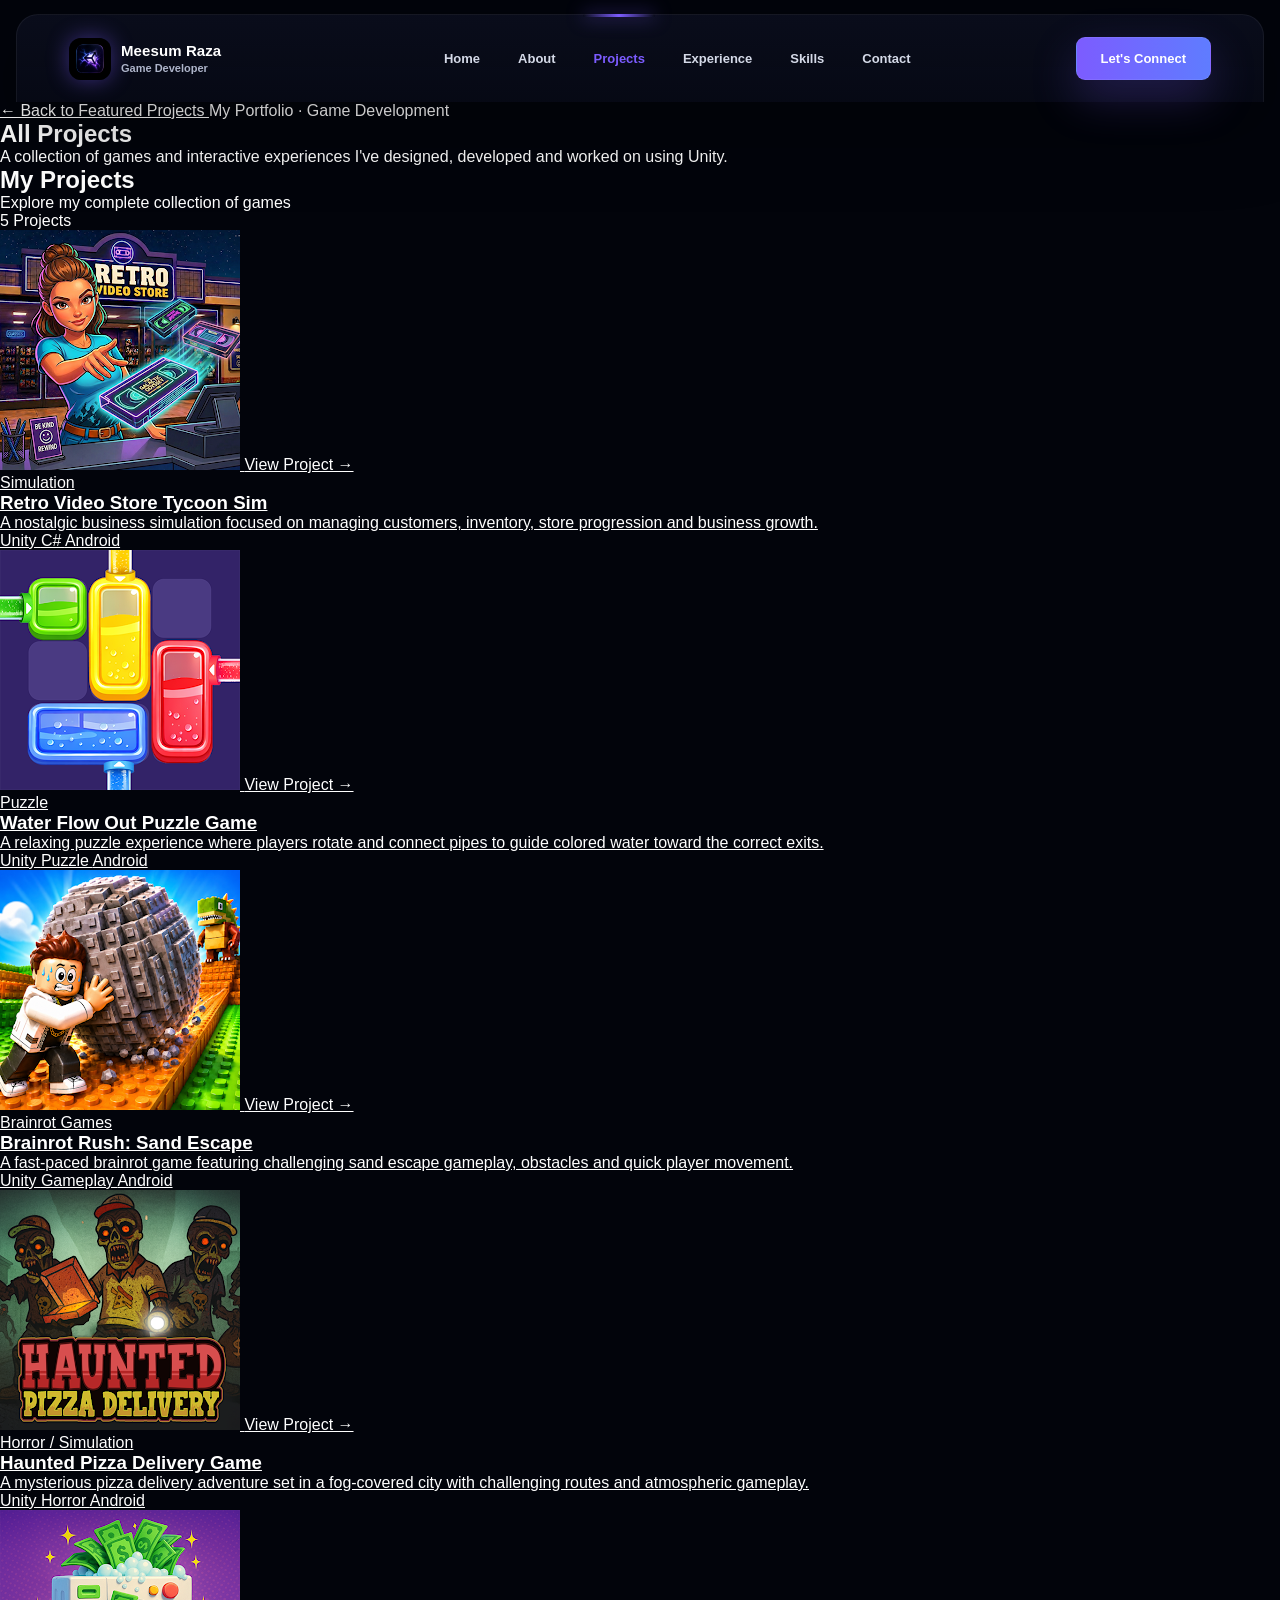
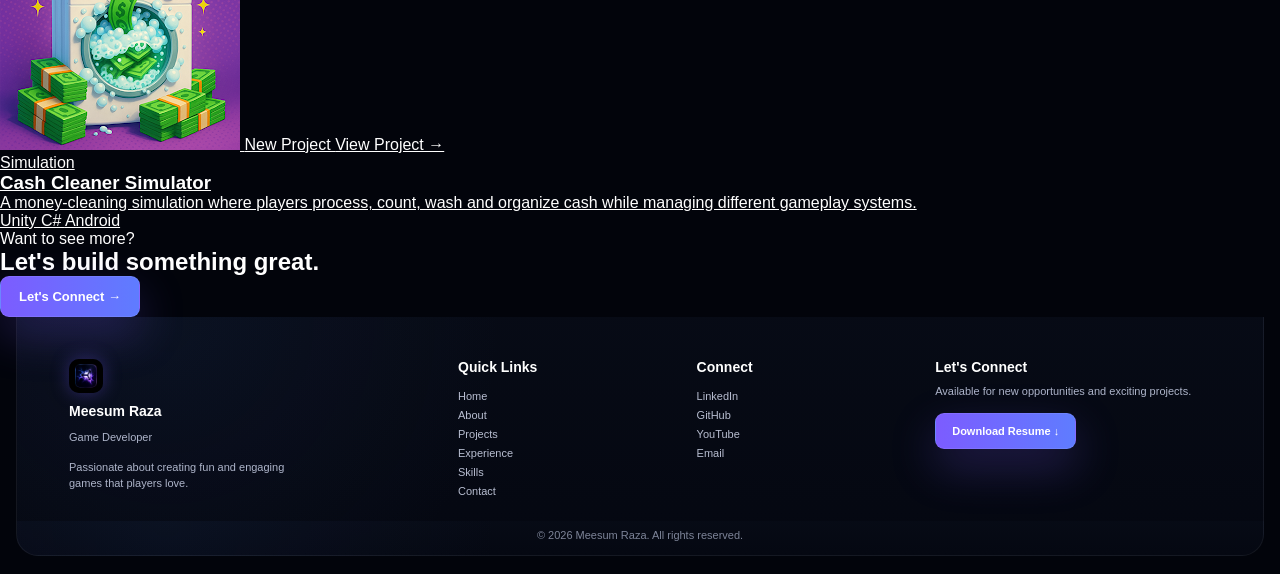
==== projects/index.html @ 86bfff1f "Cash Cleaner-1" ====
<!DOCTYPE html>
<html lang="en">

<head>

    <meta charset="UTF-8">

    <meta
        name="viewport"
        content="width=device-width, initial-scale=1.0"
    >

    <title>
        All Projects | Meesum Raza
    </title>

    <link
        rel="stylesheet"
        href="../style.css"
    >

    <link
        rel="stylesheet"
        href="projects.css"
    >

</head>


<body>


    <!-- =========================
         NAVBAR
    ========================== -->

    <nav class="navbar">

        <a
            href="../index.html#home"
            class="brand"
            aria-label="Meesum Raza Home"
        >

            <img
                src="../assets/images/portfolio-icon.png"
                class="brand-icon"
                alt="Meesum Raza Logo"
            >


            <div class="brand-text">

                <strong>
                    Meesum Raza
                </strong>

                <span>
                    Game Developer
                </span>

            </div>

        </a>


        <ul class="nav-links">

            <li>
                <a href="../index.html#home">
                    Home
                </a>
            </li>


            <li>
                <a href="../index.html#about">
                    About
                </a>
            </li>


            <li>
                <a
                    href="../index.html#projects"
                    class="active"
                >
                    Projects
                </a>
            </li>


            <li>
                <a href="../index.html#experience">
                    Experience
                </a>
            </li>


            <li>
                <a href="../index.html#skills">
                    Skills
                </a>
            </li>


            <li>
                <a href="../index.html#contact">
                    Contact
                </a>
            </li>

        </ul>


        <a
            href="../index.html#contact"
            class="connect-btn"
        >
            Let's Connect
        </a>

    </nav>



    <!-- =========================
         ALL PROJECTS PAGE
    ========================== -->

    <main class="all-projects-page">


        <!-- PAGE HERO -->

        <section class="all-projects-hero">

            <a
                href="../index.html#projects"
                class="back-projects"
            >
                ← Back to Featured Projects
            </a>


            <span class="projects-kicker">
                My Portfolio · Game Development
            </span>


            <h1>
                All Projects
            </h1>


            <p>
                A collection of games and interactive experiences
                I've designed, developed and worked on using Unity.
            </p>

        </section>



        <!-- PROJECTS -->

        <section class="all-projects-section">


            <div class="all-projects-heading">

                <div>

                    <h2>

                        <span></span>

                        My Projects

                    </h2>


                    <p>
                        Explore my complete collection of games
                    </p>

                </div>


                <div class="project-count">
                    5 Projects
                </div>

            </div>



            <div class="all-projects-grid">


                <!-- =========================
                     RETRO
                ========================== -->

                <a
                    href="retro-video-store-tycoon/index.html"
                    class="all-project-card"
                    aria-label="View Retro Video Store Tycoon Sim"
                >

                    <div class="all-project-media">

                        <img
                            src="retro-video-store-tycoon/images/cover.png"
                            alt="Retro Video Store Tycoon Sim"
                        >


                        <span class="all-project-view">
                            View Project →
                        </span>

                    </div>


                    <div class="all-project-info">

                        <span class="all-project-type">
                            Simulation
                        </span>


                        <h3>
                            Retro Video Store Tycoon Sim
                        </h3>


                        <p>
                            A nostalgic business simulation focused
                            on managing customers, inventory, store
                            progression and business growth.
                        </p>


                        <div class="all-project-bottom">

                            <span>
                                Unity
                            </span>

                            <span>
                                C#
                            </span>

                            <span>
                                Android
                            </span>

                        </div>

                    </div>

                </a>



                <!-- =========================
                     WATER FLOW
                ========================== -->

                <a
                    href="water-flow-out-puzzle/index.html"
                    class="all-project-card"
                    aria-label="View Water Flow Out Puzzle Game"
                >

                    <div class="all-project-media">

                        <img
                            src="water-flow-out-puzzle/images/cover.png"
                            alt="Water Flow Out Puzzle Game"
                        >


                        <span class="all-project-view">
                            View Project →
                        </span>

                    </div>


                    <div class="all-project-info">

                        <span class="all-project-type">
                            Puzzle
                        </span>


                        <h3>
                            Water Flow Out Puzzle Game
                        </h3>


                        <p>
                            A relaxing puzzle experience where
                            players rotate and connect pipes to
                            guide colored water toward the correct exits.
                        </p>


                        <div class="all-project-bottom">

                            <span>
                                Unity
                            </span>

                            <span>
                                Puzzle
                            </span>

                            <span>
                                Android
                            </span>

                        </div>

                    </div>

                </a>



                <!-- =========================
                     BRAINROT
                ========================== -->

                <a
                    href="brainrot-rush-sand-escape/index.html"
                    class="all-project-card"
                    aria-label="View Brainrot Rush Sand Escape"
                >

                    <div class="all-project-media">

                        <img
                            src="brainrot-rush-sand-escape/images/cover.png"
                            alt="Brainrot Rush Sand Escape"
                        >


                        <span class="all-project-view">
                            View Project →
                        </span>

                    </div>


                    <div class="all-project-info">

                        <span class="all-project-type">
                            Brainrot Games
                        </span>


                        <h3>
                            Brainrot Rush: Sand Escape
                        </h3>


                        <p>
                            A fast-paced brainrot game featuring
                            challenging sand escape gameplay,
                            obstacles and quick player movement.
                        </p>


                        <div class="all-project-bottom">

                            <span>
                                Unity
                            </span>

                            <span>
                                Gameplay
                            </span>

                            <span>
                                Android
                            </span>

                        </div>

                    </div>

                </a>



                <!-- =========================
                     HAUNTED PIZZA
                ========================== -->

                <a
                    href="Haunted%20Pizza%20Delivery%20Game/index.html"
                    class="all-project-card"
                    aria-label="View Haunted Pizza Delivery Game"
                >

                    <div class="all-project-media">

                        <img
                            src="Haunted%20Pizza%20Delivery%20Game/images/cover.png"
                            alt="Haunted Pizza Delivery Game"
                        >


                        <span class="all-project-view">
                            View Project →
                        </span>

                    </div>


                    <div class="all-project-info">

                        <span class="all-project-type">
                            Horror / Simulation
                        </span>


                        <h3>
                            Haunted Pizza Delivery Game
                        </h3>


                        <p>
                            A mysterious pizza delivery adventure
                            set in a fog-covered city with challenging
                            routes and atmospheric gameplay.
                        </p>


                        <div class="all-project-bottom">

                            <span>
                                Unity
                            </span>

                            <span>
                                Horror
                            </span>

                            <span>
                                Android
                            </span>

                        </div>

                    </div>

                </a>



                <!-- =========================
                     CASH CLEANER
                ========================== -->

                <a
                    href="cash-cleaner/index.html"
                    class="all-project-card featured-new-project"
                    aria-label="View Cash Cleaner Simulator"
                >

                    <div class="all-project-media">

                        <img
                            src="cash-cleaner/images/cover.png"
                            alt="Cash Cleaner Simulator"
                        >


                        <span class="new-project-badge">
                            New Project
                        </span>


                        <span class="all-project-view">
                            View Project →
                        </span>

                    </div>


                    <div class="all-project-info">

                        <span class="all-project-type">
                            Simulation
                        </span>


                        <h3>
                            Cash Cleaner Simulator
                        </h3>


                        <p>
                            A money-cleaning simulation where players
                            process, count, wash and organize cash while
                            managing different gameplay systems.
                        </p>


                        <div class="all-project-bottom">

                            <span>
                                Unity
                            </span>

                            <span>
                                C#
                            </span>

                            <span>
                                Android
                            </span>

                        </div>

                    </div>

                </a>


            </div>

        </section>



        <!-- =========================
             BOTTOM CTA
        ========================== -->

        <section class="projects-bottom-cta">

            <div>

                <span>
                    Want to see more?
                </span>


                <h2>
                    Let's build something great.
                </h2>

            </div>


            <a
                href="../index.html#contact"
                class="primary-btn"
            >
                Let's Connect →
            </a>

        </section>


    </main>



    <!-- =========================
         FOOTER
    ========================== -->

    <footer class="footer">

        <div class="footer-about">

            <img
                src="../assets/images/portfolio-icon.png"
                class="footer-logo"
                alt="Meesum Raza Logo"
            >


            <h4>
                Meesum Raza
            </h4>


            <span>
                Game Developer
            </span>


            <p>
                Passionate about creating fun and engaging
                games that players love.
            </p>

        </div>



        <div class="footer-links">

            <h4>
                Quick Links
            </h4>


            <a href="../index.html#home">
                Home
            </a>


            <a href="../index.html#about">
                About
            </a>


            <a href="../index.html#projects">
                Projects
            </a>


            <a href="../index.html#experience">
                Experience
            </a>


            <a href="../index.html#skills">
                Skills
            </a>


            <a href="../index.html#contact">
                Contact
            </a>

        </div>



        <div class="footer-links">

            <h4>
                Connect
            </h4>


            <a
                href="https://pk.linkedin.com/in/meesum-razakhan"
                target="_blank"
                rel="noopener noreferrer"
            >
                LinkedIn
            </a>


            <a
                href="https://github.com/MeesumRaza-GameDev"
                target="_blank"
                rel="noopener noreferrer"
            >
                GitHub
            </a>


            <a href="#">
                YouTube
            </a>


            <a href="mailto:yourmail@example.com">
                Email
            </a>

        </div>



        <div class="footer-contact">

            <h4>
                Let's Connect
            </h4>


            <p>
                Available for new opportunities
                and exciting projects.
            </p>


            <a
                href="../assets/resume/Meesum-Raza-Resume.pdf"
                class="primary-btn"
                download
            >
                Download Resume ↓
            </a>

        </div>

    </footer>



    <div class="copyright">

        © 2026 Meesum Raza.
        All rights reserved.

    </div>


</body>

</html>
---- style.css ----
/* =========================
   CSS VARIABLES
========================= */

:root{
    --bg:#070B16;
    --bg-dark:#02040B;
    --panel:#0D1324;
    --panel-light:#11182D;

    --text:#ffffff;
    --muted:#AEB5CA;

    --purple:#7C5CFF;
    --purple-2:#4D6BFF;
    --purple-3:#A855F7;

    --linkedin:#0A66C2;
    --linkedin-light:#317DE6;

    --border:rgba(255,255,255,.08);
}



/* =========================
   GLOBAL RESET
========================= */

*{
    margin:0;
    padding:0;
    box-sizing:border-box;
}


html{
    scroll-behavior:smooth;
}


body{
    background:#02040B;
    color:var(--text);

    font-family:
        Inter,
        Arial,
        sans-serif;

    overflow-x:hidden;
}


a{
    color:inherit;
}



/* =========================
   NAVBAR
========================= */

.navbar{
    width:calc(100% - 32px);
    max-width:1280px;

    margin:14px auto 0;

    padding:18px 52px;

    display:flex;
    justify-content:space-between;
    align-items:center;

    gap:28px;

    position:relative;
    z-index:20;

    background:
        linear-gradient(
            180deg,
            rgba(10,13,28,.96),
            rgba(7,10,22,.88)
        );

    border:1px solid rgba(255,255,255,.06);
    border-bottom:0;

    border-radius:22px 22px 0 0;

    box-shadow:
        0 22px 80px rgba(0,0,0,.35);
}



/* =========================
   BRAND
========================= */

.brand{
    display:flex;
    align-items:center;

    gap:10px;

    text-decoration:none;

    min-width:210px;
}


.brand-icon{
    width:42px;
    height:42px;

    border-radius:12px;

    object-fit:cover;

    display:block;

    flex:0 0 42px;

    box-shadow:
        0 0 22px rgba(124,92,255,.45);
}


.brand-text{
    display:flex;
    flex-direction:column;

    line-height:1.05;
}


.brand-text strong{
    font-size:15px;

    font-weight:900;

    color:#ffffff;

    letter-spacing:.1px;
}


.brand-text span{
    margin-top:4px;

    font-size:11px;

    font-weight:600;

    color:#AEB5CA;
}



/* =========================
   NAV LINKS
========================= */

.nav-links{
    display:flex;
    align-items:center;

    list-style:none;

    gap:38px;
}


.nav-links li{
    position:relative;
}


.nav-links a{
    position:relative;

    display:flex;
    align-items:center;
    justify-content:center;

    color:rgba(230,235,250,.92);

    text-decoration:none;

    font-size:13px;
    font-weight:800;

    padding:18px 0;

    transition:.22s ease;

    background:transparent;

    border:none;

    box-shadow:none;
}


.nav-links a::before{
    content:'';

    position:absolute;

    top:-19px;
    left:50%;

    width:72px;
    height:3px;

    transform:
        translateX(-50%)
        scaleX(0);

    transform-origin:center;

    background:
        linear-gradient(
            90deg,
            transparent,
            var(--purple),
            transparent
        );

    border-radius:20px;

    box-shadow:
        0 0 18px rgba(124,92,255,.75);

    opacity:0;

    transition:.25s ease;
}


.nav-links a:hover{
    color:var(--purple);

    background:transparent;

    border:none;

    box-shadow:none;
}


.nav-links a:hover::before{
    opacity:1;

    transform:
        translateX(-50%)
        scaleX(1);
}


.nav-links a.active{
    color:var(--purple);
}


.nav-links a.active::before{
    opacity:1;

    transform:
        translateX(-50%)
        scaleX(1);
}



/* =========================
   BUTTONS
========================= */

.connect-btn,
.primary-btn{
    text-decoration:none;

    background:
        linear-gradient(
            90deg,
            #7C5CFF,
            #5F7CFF
        );

    color:var(--text);

    padding:12px 18px;

    border-radius:9px;

    font-size:13px;
    font-weight:800;

    display:inline-flex;

    align-items:center;
    justify-content:center;

    gap:8px;

    border:1px solid rgba(255,255,255,.08);

    box-shadow:
        0 18px 45px rgba(124,92,255,.25);

    transition:.25s ease;

    white-space:nowrap;
}


.connect-btn{
    padding:13px 24px;
}


.connect-btn:hover,
.primary-btn:hover{
    transform:translateY(-3px);

    box-shadow:
        0 26px 65px rgba(124,92,255,.35);
}


.secondary-btn{
    border:1px solid rgba(255,255,255,.18);

    color:var(--text);

    text-decoration:none;

    padding:12px 18px;

    border-radius:9px;

    font-size:13px;
    font-weight:800;

    background:rgba(255,255,255,.025);

    display:inline-flex;

    align-items:center;
    justify-content:center;

    transition:.22s ease;

    white-space:nowrap;
}


.secondary-btn:hover{
    border-color:rgba(124,92,255,.75);

    background:rgba(124,92,255,.08);

    transform:translateY(-3px);
}



/* =========================
   HERO
========================= */

.hero{
    width:calc(100% - 32px);
    max-width:1280px;

    min-height:410px;

    margin:0 auto;

    padding:70px 52px 45px;

    position:relative;

    overflow:hidden;

    border-left:
        1px solid rgba(255,255,255,.06);

    border-right:
        1px solid rgba(255,255,255,.06);

    border-top:0;
    border-bottom:0;

    border-radius:0;

    background:

        radial-gradient(
            circle at 72% 38%,
            rgba(58,89,145,.30),
            transparent 35%
        ),

        radial-gradient(
            circle at 78% 58%,
            rgba(124,92,255,.20),
            transparent 40%
        ),

        linear-gradient(
            90deg,
            #070B16 0%,
            #090D1B 42%,
            #070B16 100%
        );
}


.hero::before{
    content:'';

    position:absolute;

    inset:0;

    z-index:1;

    pointer-events:none;

    background:

        linear-gradient(
            90deg,

            rgba(7,11,22,1) 0%,

            rgba(7,11,22,.95) 30%,

            rgba(7,11,22,.72) 48%,

            rgba(7,11,22,.22) 72%,

            rgba(7,11,22,.10) 100%
        );
}


.hero::after{
    content:'';

    position:absolute;

    left:0;
    right:0;
    bottom:0;

    height:90px;

    z-index:4;

    pointer-events:none;

    background:
        linear-gradient(
            180deg,
            rgba(7,11,22,0),
            rgba(7,11,22,.96)
        );
}


.hero-content{
    max-width:530px;

    position:relative;

    z-index:5;
}


.intro{
    color:#d9def5;

    font-size:15px;

    font-weight:500;
}


.hero h1{
    font-size:46px;

    line-height:1;

    margin-top:10px;

    font-weight:950;

    color:var(--purple);

    letter-spacing:-1.4px;
}


.hero h2{
    font-size:34px;

    line-height:1.05;

    margin-top:5px;

    color:#ffffff;

    font-weight:950;

    letter-spacing:-.8px;
}


.hero p{
    margin-top:18px;

    max-width:390px;

    font-size:14px;

    color:#cfd6e6;

    line-height:1.55;
}


.hero-buttons{
    display:flex;

    gap:12px;

    margin-top:24px;

    flex-wrap:nowrap;
}


.hero-buttons a{
    white-space:nowrap;
}


.hero-image{
    position:absolute;

    right:0;

    top:0;
    bottom:0;

    width:68%;
    height:100%;

    object-fit:cover;

    object-position:center right;

    z-index:0;

    pointer-events:none;

    border:0;

    border-radius:0;

    box-shadow:none;

    filter:
        saturate(1.05)
        contrast(1.02);

    -webkit-mask-image:
        linear-gradient(
            90deg,
            transparent 0%,
            black 24%,
            black 100%
        );

    mask-image:
        linear-gradient(
            90deg,
            transparent 0%,
            black 24%,
            black 100%
        );
}



/* =========================
   MAIN SECTIONS
========================= */

.projects-section,
.info-section,
.cta-section,
.footer,
.copyright{

    width:calc(100% - 32px);

    max-width:1280px;

    margin-left:auto;
    margin-right:auto;

    background:

        radial-gradient(
            circle at 12% 5%,
            rgba(40,66,120,.13),
            transparent 30%
        ),

        linear-gradient(
            180deg,
            rgba(7,11,22,.98),
            rgba(5,8,18,.98)
        );

    border-left:
        1px solid rgba(255,255,255,.06);

    border-right:
        1px solid rgba(255,255,255,.06);
}



/* =========================
   PROJECTS SECTION
========================= */

.projects-section{
    padding:24px 52px 0;
}


.section-header{
    display:flex;

    justify-content:space-between;

    align-items:flex-end;

    margin-bottom:18px;
}


.section-header h3{
    font-size:22px;

    line-height:1.2;

    font-weight:900;
}


.section-header h3 span{
    display:inline-block;

    width:7px;
    height:7px;

    background:var(--purple);

    border-radius:50%;

    margin-right:8px;

    box-shadow:
        0 0 18px rgba(124,92,255,.8);
}


.section-header p{
    margin-top:4px;

    color:#9FA6BD;

    font-size:13px;
}


/* =========================
   VIEW ALL PROJECTS BUTTON
========================= */

.view-all{

    display:inline-flex;

    align-items:center;
    justify-content:center;

    gap:9px;

    padding:10px 15px;

    border-radius:9px;

    color:#DCD8FF;

    text-decoration:none;

    font-size:12px;

    font-weight:850;

    background:
        linear-gradient(
            135deg,
            rgba(124,92,255,.12),
            rgba(95,124,255,.06)
        );

    border:
        1px solid rgba(124,92,255,.38);

    box-shadow:
        inset 0 1px 0 rgba(255,255,255,.06),
        0 8px 24px rgba(0,0,0,.18);

    transition:
        transform .22s ease,
        color .22s ease,
        border-color .22s ease,
        background .22s ease,
        box-shadow .22s ease;
}


.view-all:hover{

    color:#ffffff;

    transform:translateY(-2px);

    border-color:
        rgba(124,92,255,.75);

    background:
        linear-gradient(
            135deg,
            rgba(124,92,255,.24),
            rgba(95,124,255,.14)
        );

    box-shadow:
        0 10px 30px rgba(124,92,255,.20),
        inset 0 1px 0 rgba(255,255,255,.10);
}


.view-all:active{

    transform:translateY(0);
}


.view-all:focus-visible{

    outline:
        2px solid var(--purple);

    outline-offset:3px;
}


.view-all span{

    font-size:15px;

    line-height:1;

    transition:
        transform .2s ease;
}


.view-all:hover span{

    transform:translateX(3px);
}



/* =========================
   PROJECT GRID
========================= */

.projects-grid{

    display:grid;

    grid-template-columns:
        repeat(4, minmax(0, 1fr));

    gap:18px;
}



/* =========================
   PROJECT CARD
========================= */

.project-card{

    background:
        rgba(15,21,39,.88);

    border:
        1px solid var(--border);

    border-radius:10px;

    overflow:hidden;

    transition:.25s ease;

    box-shadow:
        0 16px 45px rgba(0,0,0,.18);

    min-width:0;
}


.project-card:hover{

    transform:translateY(-5px);

    border-color:
        rgba(124,92,255,.55);

    box-shadow:
        0 24px 60px rgba(0,0,0,.35);
}


.project-card-link{

    display:block;

    color:inherit;

    text-decoration:none;

    cursor:pointer;
}


.project-card-link:focus-visible{

    outline:
        2px solid var(--purple);

    outline-offset:4px;
}



/* =========================
   PROJECT MEDIA
========================= */

.project-media{

    width:100%;

    height:125px;

    position:relative;

    overflow:hidden;

    background:#11172A;
}


.project-media::after{

    content:'';

    position:absolute;

    inset:0;

    background:
        linear-gradient(
            180deg,
            rgba(4,7,15,0) 35%,
            rgba(4,7,15,.78) 100%
        );

    opacity:0;

    transition:.25s ease;

    pointer-events:none;
}


.project-media .project-img{

    width:100%;

    height:100%;

    object-fit:cover;

    display:block;

    transition:
        transform .35s ease,
        filter .35s ease;
}


.project-view{

    position:absolute;

    left:12px;

    bottom:10px;

    z-index:2;

    padding:6px 9px;

    border-radius:7px;

    color:#fff;

    background:
        rgba(8,11,24,.78);

    border:
        1px solid rgba(255,255,255,.14);

    backdrop-filter:blur(8px);

    font-size:10px;

    font-weight:800;

    opacity:0;

    transform:translateY(6px);

    transition:.25s ease;
}


.project-card-link:hover
.project-media::after{

    opacity:1;
}


.project-card-link:hover
.project-media
.project-img{

    transform:scale(1.05);

    filter:saturate(1.08);
}


.project-card-link:hover
.project-view{

    opacity:1;

    transform:translateY(0);
}



/* =========================
   PROJECT INFO
========================= */

.project-info{

    padding:14px;
}


.project-info h4{

    font-size:14px;

    margin-bottom:5px;

    font-weight:900;

    line-height:1.3;
}


.project-info span{

    color:#9D87FF;

    font-size:11px;

    font-weight:700;
}


.project-info p{

    color:var(--muted);

    font-size:11px;

    line-height:1.45;

    margin-top:11px;

    min-height:48px;
}


.project-icons{

    display:flex;

    gap:10px;

    margin-top:12px;

    opacity:.85;

    font-size:13px;
}



/* =========================
   EXPERIENCE + SKILLS
========================= */

.info-section{

    display:grid;

    grid-template-columns:
        1.35fr .9fr;

    gap:38px;

    padding:34px 52px 0;
}


.section-header.small{

    margin-bottom:16px;
}


.timeline{

    position:relative;

    padding-left:25px;
}


.timeline::before{

    content:'';

    position:absolute;

    left:7px;

    top:5px;

    width:2px;

    height:calc(100% - 10px);

    background:
        linear-gradient(
            to bottom,
            var(--purple),
            rgba(124,92,255,.15)
        );
}


.timeline-item{

    position:relative;

    margin-bottom:22px;
}


.timeline-dot{

    position:absolute;

    left:-25px;

    top:14px;

    width:13px;
    height:13px;

    border-radius:50%;

    background:var(--purple);

    box-shadow:
        0 0 18px rgba(124,92,255,.9);
}


.timeline-content{

    background:
        rgba(15,21,39,.82);

    border:
        1px solid var(--border);

    border-radius:10px;

    padding:16px;

    position:relative;
}


.timeline-content h4{

    font-size:14px;

    font-weight:900;
}


.timeline-content span{

    display:block;

    margin-top:4px;

    color:#9D87FF;

    font-size:11px;

    font-weight:700;
}


.timeline-content small{

    position:absolute;

    right:16px;

    top:16px;

    color:#B9BFD1;

    font-size:10px;
}


.timeline-content p{

    color:var(--muted);

    line-height:1.5;

    margin-top:12px;

    font-size:11px;

    max-width:90%;
}



/* =========================
   SKILLS
========================= */

.skill{

    margin-bottom:15px;
}


.skill-top{

    display:flex;

    justify-content:space-between;

    align-items:center;

    margin-bottom:8px;

    font-size:13px;

    font-weight:800;
}


.skill-top b{

    font-size:11px;

    color:#D8DBEC;
}


.skill-bar{

    width:100%;

    height:6px;

    background:
        rgba(255,255,255,.10);

    border-radius:20px;

    overflow:hidden;
}


.skill-bar div{

    height:100%;

    border-radius:20px;

    background:
        linear-gradient(
            90deg,
            var(--purple-2),
            var(--purple-3)
        );

    box-shadow:
        0 0 20px rgba(124,92,255,.45);
}



/* =========================
   CTA SECTION
========================= */

.cta-section{

    padding:52px 52px 0;

    display:flex;

    justify-content:space-between;

    align-items:center;

    gap:28px;

    position:relative;
}


.cta-section::after{

    content:'';

    position:absolute;

    left:52px;

    right:52px;

    top:52px;

    bottom:0;

    border-radius:18px;

    background:

        radial-gradient(
            circle at 86% 50%,
            rgba(124,92,255,.25),
            transparent 34%
        ),

        radial-gradient(
            circle at 18% 50%,
            rgba(124,92,255,.12),
            transparent 32%
        ),

        linear-gradient(
            90deg,
            rgba(39,34,86,.88),
            rgba(29,26,69,.92)
        );

    border:
        1px solid rgba(124,92,255,.25);

    box-shadow:

        inset 0 1px 0 rgba(255,255,255,.08),

        0 28px 70px rgba(0,0,0,.30);

    z-index:1;
}


.cta-content{

    position:relative;

    z-index:2;

    padding:38px 52px;
}


.cta-content h3{

    font-size:30px;

    line-height:1.1;

    font-weight:950;

    letter-spacing:-.6px;

    color:#ffffff;
}


.cta-content p{

    color:#D5DAEA;

    margin-top:14px;

    font-size:15px;

    line-height:1.55;
}


.cta-actions{

    position:relative;

    z-index:2;

    display:flex;

    align-items:center;

    justify-content:flex-end;

    margin-right:52px;
}



/* =========================
   LINKEDIN BUTTON
========================= */

.linkedin-connect-btn{

    height:62px;

    padding:
        0 34px 0 14px;

    display:inline-flex;

    align-items:center;

    justify-content:center;

    gap:14px;

    border-radius:16px;

    text-decoration:none;

    color:#ffffff;

    background:
        linear-gradient(
            90deg,
            #7C5CFF 0%,
            #8B5CF6 55%,
            #5F7CFF 100%
        );

    border:
        1px solid rgba(255,255,255,.18);

    font-size:18px;

    font-weight:950;

    box-shadow:

        0 0 30px rgba(124,92,255,.38),

        0 24px 55px rgba(124,92,255,.24),

        inset 0 1px 0 rgba(255,255,255,.22);

    transition:.22s ease;

    cursor:pointer;

    white-space:nowrap;
}


.linkedin-connect-btn:hover{

    transform:translateY(-3px);

    background:
        linear-gradient(
            90deg,
            #8B6CFF 0%,
            #A855F7 55%,
            #6C86FF 100%
        );

    box-shadow:

        0 0 40px rgba(124,92,255,.55),

        0 28px 65px rgba(124,92,255,.34),

        inset 0 1px 0 rgba(255,255,255,.26);
}


.linkedin-app-icon{

    width:42px;

    height:42px;

    display:inline-flex;

    align-items:center;

    justify-content:center;

    border-radius:10px;

    background:#0A66C2;

    box-shadow:

        inset 0 1px 0 rgba(255,255,255,.18),

        0 8px 20px rgba(0,0,0,.22);
}


.linkedin-app-icon svg{

    width:30px;

    height:30px;

    fill:#ffffff;

    display:block;
}


.btn-arrow{

    font-size:21px;

    line-height:1;

    margin-left:2px;
}



/* =========================
   FOOTER
========================= */

.footer{

    padding:42px 52px 24px;

    display:grid;

    grid-template-columns:
        1.4fr .8fr .8fr 1.1fr;

    gap:38px;
}


.footer-logo{

    width:34px;

    height:34px;

    border-radius:10px;

    object-fit:cover;

    display:block;

    margin-bottom:10px;

    box-shadow:
        0 0 18px rgba(124,92,255,.35);
}


.footer h4{

    font-size:14px;

    margin-bottom:8px;

    font-weight:900;
}


.footer span,
.footer p{

    color:var(--muted);

    font-size:11px;

    line-height:1.5;
}


.footer-about p{

    max-width:230px;

    margin-top:13px;
}


.footer-links{

    display:flex;

    flex-direction:column;

    gap:7px;
}


.footer-links a{

    color:#B8BED1;

    text-decoration:none;

    font-size:11px;

    transition:.2s ease;
}


.footer-links a:hover{

    color:var(--purple);
}


.footer-contact .primary-btn{

    display:inline-flex;

    margin-top:13px;

    padding:11px 16px;

    font-size:11px;
}



/* =========================
   COPYRIGHT
========================= */

.copyright{

    padding:
        8px 52px 14px;

    text-align:center;

    color:#7D8498;

    font-size:11px;

    border-bottom:
        1px solid rgba(255,255,255,.06);

    border-radius:
        0 0 22px 22px;

    margin-bottom:18px;
}



/* =========================
   RESPONSIVE
========================= */

@media(max-width:1100px){

    .navbar,
    .hero,
    .projects-section,
    .info-section,
    .cta-section,
    .footer,
    .copyright{

        width:calc(100% - 24px);
    }


    .navbar{

        padding-left:34px;
        padding-right:34px;
    }


    .hero{

        padding-left:34px;
        padding-right:34px;
    }


    .projects-section,
    .info-section,
    .footer{

        padding-left:34px;
        padding-right:34px;
    }


    .nav-links{

        gap:24px;
    }


    .hero h1{

        font-size:42px;
    }


    .hero h2{

        font-size:31px;
    }


    /* 2 cards per row on smaller desktop/tablet */

    .projects-grid{

        grid-template-columns:
            repeat(2, minmax(0,1fr));
    }


    .info-section{

        grid-template-columns:1fr;
    }


    .footer{

        grid-template-columns:
            repeat(2,1fr);
    }


    .cta-section{

        padding-left:34px;
        padding-right:34px;
    }


    .cta-section::after{

        left:34px;
        right:34px;
    }


    .cta-content{

        padding-left:34px;
        padding-right:28px;
    }


    .cta-actions{

        margin-right:34px;
    }


    .linkedin-connect-btn{

        height:56px;

        padding:
            0 26px 0 12px;

        font-size:15px;

        border-radius:14px;
    }


    .linkedin-app-icon{

        width:38px;
        height:38px;

        border-radius:9px;
    }


    .linkedin-app-icon svg{

        width:27px;
        height:27px;
    }

}



@media(max-width:900px){

    .navbar{

        margin-top:10px;

        padding:16px 20px;
    }


    .nav-links{

        display:none;
    }


    .hero{

        min-height:auto;

        padding:
            95px 28px 55px;
    }


    .hero::before{

        background:
            linear-gradient(
                90deg,
                rgba(7,11,22,.99) 0%,
                rgba(7,11,22,.92) 58%,
                rgba(7,11,22,.62) 100%
            );
    }


    .hero-content{

        max-width:100%;
    }


    .hero h1{

        font-size:46px;
    }


    .hero h2{

        font-size:34px;
    }


    .hero p{

        font-size:15px;

        max-width:520px;
    }


    .hero-buttons{

        flex-wrap:wrap;
    }


    .hero-image{

        opacity:.17;

        right:-35%;

        width:125%;
    }


    .projects-section,
    .info-section,
    .footer{

        padding-left:28px;
        padding-right:28px;
    }


    .copyright{

        padding-left:28px;
        padding-right:28px;
    }


    .cta-section{

        padding:42px 28px 0;
    }


    .cta-section::after{

        left:28px;
        right:28px;

        top:42px;
    }


    .cta-content{

        padding:30px 28px;
    }


    .cta-actions{

        margin-right:28px;
    }


    .linkedin-connect-btn{

        height:54px;

        padding:
            0 24px 0 10px;

        font-size:14px;

        border-radius:14px;
    }

}



@media(max-width:600px){

    .projects-grid{

        grid-template-columns:1fr;
    }


    .section-header{

        align-items:flex-start;

        flex-direction:column;

        gap:10px;
    }


    .footer{

        grid-template-columns:1fr;
    }


    .timeline-content small{

        position:static;

        display:block;

        margin-top:7px;
    }


    .timeline-content p{

        max-width:100%;
    }


    .cta-section{

        flex-direction:column;

        align-items:stretch;

        gap:0;

        padding-bottom:0;
    }


    .cta-section::after{

        bottom:0;
    }


    .cta-content{

        padding:
            28px 28px 16px;
    }


    .cta-content h3{

        font-size:24px;
    }


    .cta-actions{

        width:100%;

        margin:0;

        padding:
            0 28px 28px;
    }


    .linkedin-connect-btn{

        width:100%;

        height:54px;

        padding:
            0 20px 0 10px;

        justify-content:center;

        font-size:14px;

        border-radius:14px;

        gap:12px;
    }


    .linkedin-app-icon{

        width:38px;
        height:38px;

        border-radius:9px;
    }


    .linkedin-app-icon svg{

        width:27px;
        height:27px;
    }

}



@media(max-width:480px){

    .connect-btn{

        display:none;
    }


    .navbar,
    .hero,
    .projects-section,
    .info-section,
    .cta-section,
    .footer,
    .copyright{

        width:calc(100% - 16px);
    }


    .navbar{

        padding:14px 16px;
    }


    .brand{

        min-width:auto;

        gap:9px;
    }


    .brand-icon{

        width:36px;
        height:36px;

        flex-basis:36px;

        border-radius:10px;
    }


    .brand-text strong{

        font-size:13px;
    }


    .brand-text span{

        font-size:10px;
    }


    .hero{

        padding:
            88px 20px 48px;
    }


    .intro{

        font-size:14px;
    }


    .hero h1{

        font-size:38px;

        letter-spacing:-1px;
    }


    .hero h2{

        font-size:29px;
    }


    .hero p{

        font-size:14px;

        line-height:1.55;
    }


    .hero-buttons a{

        width:100%;

        text-align:center;
    }


    .hero-image{

        opacity:.10;

        right:-75%;

        width:165%;
    }


    .projects-section,
    .info-section,
    .footer{

        padding-left:20px;
        padding-right:20px;
    }


    .cta-section{

        padding-left:20px;
        padding-right:20px;
    }


    .cta-section::after{

        left:20px;
        right:20px;
    }


    .cta-content{

        padding-left:22px;
        padding-right:22px;
    }


    .cta-actions{

        padding-left:22px;
        padding-right:22px;
    }


    .copyright{

        padding-left:20px;
        padding-right:20px;
    }

}
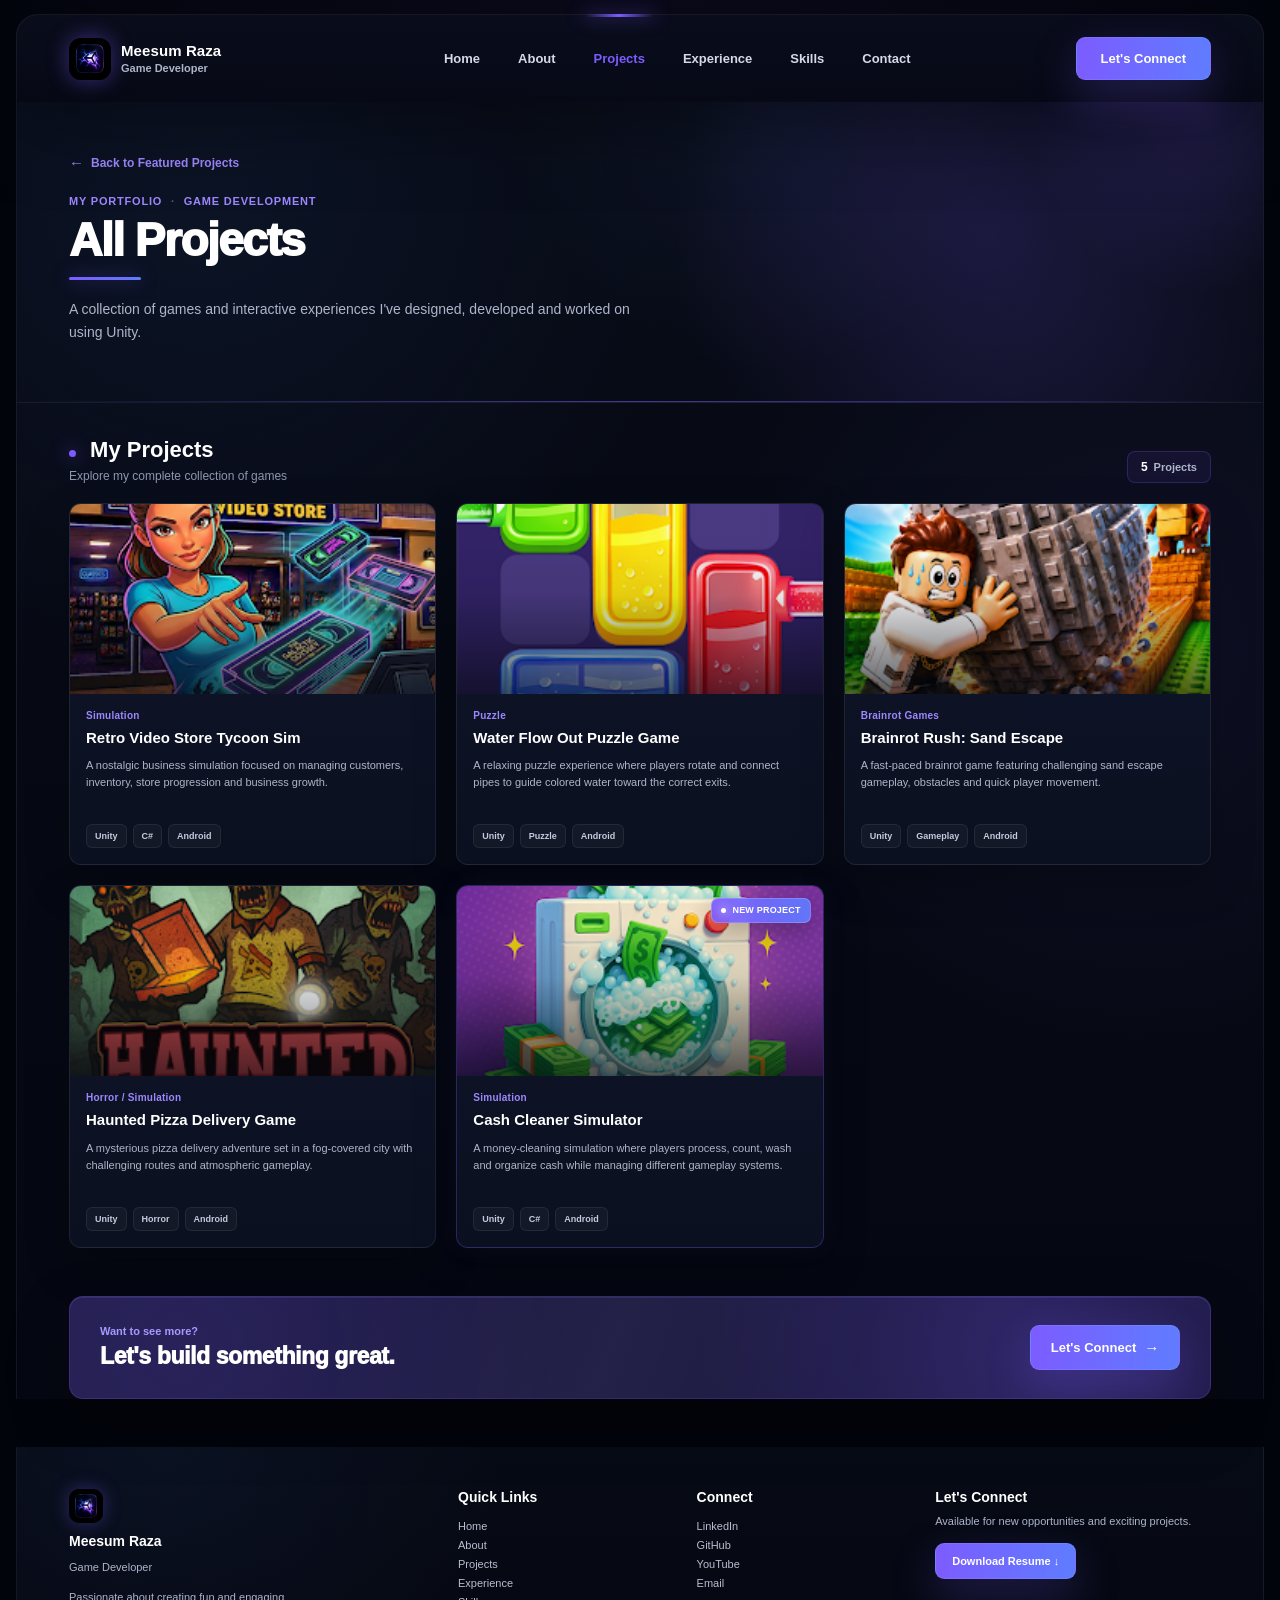
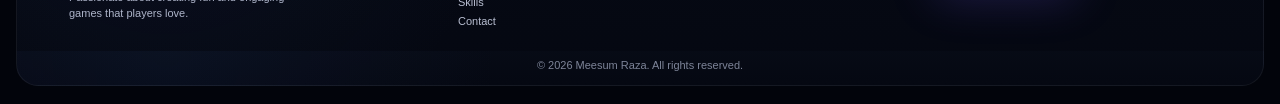
==== commit 8f37a2e9: "next page view all project css html-01" ====
--- a/projects/index.html
+++ b/projects/index.html
@@ -10,15 +10,30 @@
         content="width=device-width, initial-scale=1.0"
     >
 
+    <meta
+        name="description"
+        content="Explore all games and interactive experiences developed by Meesum Raza."
+    >
+
     <title>
         All Projects | Meesum Raza
     </title>
+
+
+    <!-- =====================================================
+         GLOBAL PORTFOLIO CSS
+    ====================================================== -->
 
     <link
         rel="stylesheet"
         href="../style.css"
     >
 
+
+    <!-- =====================================================
+         ALL PROJECTS PAGE CSS
+    ====================================================== -->
+
     <link
         rel="stylesheet"
         href="projects.css"
@@ -30,11 +45,14 @@
 <body>
 
 
-    <!-- =========================
+    <!-- =====================================================
          NAVBAR
-    ========================== -->
+    ====================================================== -->
 
     <nav class="navbar">
+
+
+        <!-- BRAND -->
 
         <a
             href="../index.html#home"
@@ -64,54 +82,72 @@
         </a>
 
 
+
+        <!-- NAV LINKS -->
+
         <ul class="nav-links">
 
             <li>
+
                 <a href="../index.html#home">
                     Home
                 </a>
+
             </li>
 
 
             <li>
+
                 <a href="../index.html#about">
                     About
                 </a>
+
             </li>
 
 
             <li>
+
                 <a
                     href="../index.html#projects"
                     class="active"
                 >
                     Projects
                 </a>
+
             </li>
 
 
             <li>
+
                 <a href="../index.html#experience">
                     Experience
                 </a>
+
             </li>
 
 
             <li>
+
                 <a href="../index.html#skills">
                     Skills
                 </a>
+
             </li>
 
 
             <li>
+
                 <a href="../index.html#contact">
                     Contact
                 </a>
+
             </li>
 
         </ul>
 
+
+
+        <!-- CONNECT -->
 
         <a
             href="../index.html#contact"
@@ -124,50 +160,86 @@
 
 
 
-    <!-- =========================
-         ALL PROJECTS PAGE
-    ========================== -->
+    <!-- =====================================================
+         MAIN
+    ====================================================== -->
 
     <main class="all-projects-page">
 
 
-        <!-- PAGE HERO -->
+        <!-- =================================================
+             PAGE HERO
+        ================================================== -->
 
         <section class="all-projects-hero">
+
+
+            <!-- BACK BUTTON -->
 
             <a
                 href="../index.html#projects"
                 class="back-projects"
             >
-                ← Back to Featured Projects
-            </a>
-
+
+                <span>
+                    ←
+                </span>
+
+                Back to Featured Projects
+
+            </a>
+
+
+
+            <!-- KICKER -->
 
             <span class="projects-kicker">
-                My Portfolio · Game Development
+
+                My Portfolio
+
+                <span class="kicker-dot">
+                    ·
+                </span>
+
+                Game Development
+
             </span>
 
+
+
+            <!-- TITLE -->
 
             <h1>
                 All Projects
             </h1>
 
 
+
+            <!-- DESCRIPTION -->
+
             <p>
+
                 A collection of games and interactive experiences
                 I've designed, developed and worked on using Unity.
+
             </p>
 
+
         </section>
 
 
 
-        <!-- PROJECTS -->
+        <!-- =================================================
+             PROJECTS SECTION
+        ================================================== -->
 
         <section class="all-projects-section">
 
 
+            <!-- SECTION HEADER -->
+
             <div class="all-projects-heading">
+
 
                 <div>
 
@@ -187,20 +259,35 @@
                 </div>
 
 
+
+                <!-- PROJECT COUNT -->
+
                 <div class="project-count">
-                    5 Projects
+
+                    <strong>
+                        5
+                    </strong>
+
+                    Projects
+
                 </div>
 
             </div>
 
 
 
+            <!-- =================================================
+                 PROJECT GRID
+            ================================================== -->
+
             <div class="all-projects-grid">
 
 
-                <!-- =========================
-                     RETRO
-                ========================== -->
+
+                <!-- =================================================
+                     PROJECT 1
+                     RETRO VIDEO STORE TYCOON
+                ================================================== -->
 
                 <a
                     href="retro-video-store-tycoon/index.html"
@@ -208,22 +295,41 @@
                     aria-label="View Retro Video Store Tycoon Sim"
                 >
 
+
+                    <!-- MEDIA -->
+
                     <div class="all-project-media">
+
 
                         <img
                             src="retro-video-store-tycoon/images/cover.png"
                             alt="Retro Video Store Tycoon Sim"
+                            loading="lazy"
                         >
 
 
+                        <div class="media-overlay"></div>
+
+
                         <span class="all-project-view">
-                            View Project →
+
+                            View Project
+
+                            <b>
+                                →
+                            </b>
+
                         </span>
 
+
                     </div>
 
 
+
+                    <!-- INFO -->
+
                     <div class="all-project-info">
+
 
                         <span class="all-project-type">
                             Simulation
@@ -236,37 +342,49 @@
 
 
                         <p>
+
                             A nostalgic business simulation focused
                             on managing customers, inventory, store
                             progression and business growth.
+
                         </p>
 
 
+
+                        <!-- TAGS -->
+
                         <div class="all-project-bottom">
 
+
                             <span>
                                 Unity
                             </span>
 
+
                             <span>
                                 C#
                             </span>
 
+
                             <span>
                                 Android
                             </span>
 
+
                         </div>
 
+
                     </div>
 
+
                 </a>
 
 
 
-                <!-- =========================
-                     WATER FLOW
-                ========================== -->
+                <!-- =================================================
+                     PROJECT 2
+                     WATER FLOW OUT
+                ================================================== -->
 
                 <a
                     href="water-flow-out-puzzle/index.html"
@@ -274,22 +392,41 @@
                     aria-label="View Water Flow Out Puzzle Game"
                 >
 
+
+                    <!-- MEDIA -->
+
                     <div class="all-project-media">
+
 
                         <img
                             src="water-flow-out-puzzle/images/cover.png"
                             alt="Water Flow Out Puzzle Game"
+                            loading="lazy"
                         >
 
 
+                        <div class="media-overlay"></div>
+
+
                         <span class="all-project-view">
-                            View Project →
+
+                            View Project
+
+                            <b>
+                                →
+                            </b>
+
                         </span>
 
+
                     </div>
 
 
+
+                    <!-- INFO -->
+
                     <div class="all-project-info">
+
 
                         <span class="all-project-type">
                             Puzzle
@@ -302,37 +439,49 @@
 
 
                         <p>
+
                             A relaxing puzzle experience where
                             players rotate and connect pipes to
                             guide colored water toward the correct exits.
+
                         </p>
 
 
+
+                        <!-- TAGS -->
+
                         <div class="all-project-bottom">
 
+
                             <span>
                                 Unity
                             </span>
 
+
                             <span>
                                 Puzzle
                             </span>
 
+
                             <span>
                                 Android
                             </span>
 
+
                         </div>
 
+
                     </div>
 
+
                 </a>
 
 
 
-                <!-- =========================
-                     BRAINROT
-                ========================== -->
+                <!-- =================================================
+                     PROJECT 3
+                     BRAINROT RUSH
+                ================================================== -->
 
                 <a
                     href="brainrot-rush-sand-escape/index.html"
@@ -340,22 +489,41 @@
                     aria-label="View Brainrot Rush Sand Escape"
                 >
 
+
+                    <!-- MEDIA -->
+
                     <div class="all-project-media">
+
 
                         <img
                             src="brainrot-rush-sand-escape/images/cover.png"
                             alt="Brainrot Rush Sand Escape"
+                            loading="lazy"
                         >
 
 
+                        <div class="media-overlay"></div>
+
+
                         <span class="all-project-view">
-                            View Project →
+
+                            View Project
+
+                            <b>
+                                →
+                            </b>
+
                         </span>
 
+
                     </div>
 
 
+
+                    <!-- INFO -->
+
                     <div class="all-project-info">
+
 
                         <span class="all-project-type">
                             Brainrot Games
@@ -368,37 +536,49 @@
 
 
                         <p>
+
                             A fast-paced brainrot game featuring
                             challenging sand escape gameplay,
                             obstacles and quick player movement.
+
                         </p>
 
 
+
+                        <!-- TAGS -->
+
                         <div class="all-project-bottom">
 
+
                             <span>
                                 Unity
                             </span>
 
+
                             <span>
                                 Gameplay
                             </span>
 
+
                             <span>
                                 Android
                             </span>
 
+
                         </div>
 
+
                     </div>
 
+
                 </a>
 
 
 
-                <!-- =========================
+                <!-- =================================================
+                     PROJECT 4
                      HAUNTED PIZZA
-                ========================== -->
+                ================================================== -->
 
                 <a
                     href="Haunted%20Pizza%20Delivery%20Game/index.html"
@@ -406,22 +586,41 @@
                     aria-label="View Haunted Pizza Delivery Game"
                 >
 
+
+                    <!-- MEDIA -->
+
                     <div class="all-project-media">
+
 
                         <img
                             src="Haunted%20Pizza%20Delivery%20Game/images/cover.png"
                             alt="Haunted Pizza Delivery Game"
+                            loading="lazy"
                         >
 
 
+                        <div class="media-overlay"></div>
+
+
                         <span class="all-project-view">
-                            View Project →
+
+                            View Project
+
+                            <b>
+                                →
+                            </b>
+
                         </span>
 
+
                     </div>
 
 
+
+                    <!-- INFO -->
+
                     <div class="all-project-info">
+
 
                         <span class="all-project-type">
                             Horror / Simulation
@@ -434,37 +633,49 @@
 
 
                         <p>
+
                             A mysterious pizza delivery adventure
                             set in a fog-covered city with challenging
                             routes and atmospheric gameplay.
+
                         </p>
 
 
+
+                        <!-- TAGS -->
+
                         <div class="all-project-bottom">
 
+
                             <span>
                                 Unity
                             </span>
 
+
                             <span>
                                 Horror
                             </span>
 
+
                             <span>
                                 Android
                             </span>
 
+
                         </div>
 
+
                     </div>
 
+
                 </a>
 
 
 
-                <!-- =========================
+                <!-- =================================================
+                     PROJECT 5
                      CASH CLEANER
-                ========================== -->
+                ================================================== -->
 
                 <a
                     href="cash-cleaner/index.html"
@@ -472,27 +683,56 @@
                     aria-label="View Cash Cleaner Simulator"
                 >
 
+
+                    <!-- MEDIA -->
+
                     <div class="all-project-media">
+
 
                         <img
                             src="cash-cleaner/images/cover.png"
                             alt="Cash Cleaner Simulator"
+                            loading="lazy"
                         >
 
 
+                        <div class="media-overlay"></div>
+
+
+
+                        <!-- NEW BADGE -->
+
                         <span class="new-project-badge">
+
+                            <span class="new-dot"></span>
+
                             New Project
+
                         </span>
 
 
+
+                        <!-- VIEW PROJECT -->
+
                         <span class="all-project-view">
-                            View Project →
+
+                            View Project
+
+                            <b>
+                                →
+                            </b>
+
                         </span>
 
+
                     </div>
 
 
+
+                    <!-- INFO -->
+
                     <div class="all-project-info">
+
 
                         <span class="all-project-type">
                             Simulation
@@ -505,46 +745,61 @@
 
 
                         <p>
+
                             A money-cleaning simulation where players
                             process, count, wash and organize cash while
                             managing different gameplay systems.
+
                         </p>
 
 
+
+                        <!-- TAGS -->
+
                         <div class="all-project-bottom">
 
+
                             <span>
                                 Unity
                             </span>
 
+
                             <span>
                                 C#
                             </span>
 
+
                             <span>
                                 Android
                             </span>
 
+
                         </div>
 
+
                     </div>
 
+
                 </a>
 
 
+
             </div>
 
+
         </section>
 
 
 
-        <!-- =========================
+        <!-- =================================================
              BOTTOM CTA
-        ========================== -->
+        ================================================== -->
 
         <section class="projects-bottom-cta">
 
-            <div>
+
+            <div class="projects-bottom-content">
+
 
                 <span>
                     Want to see more?
@@ -555,15 +810,24 @@
                     Let's build something great.
                 </h2>
 
+
             </div>
+
 
 
             <a
                 href="../index.html#contact"
-                class="primary-btn"
+                class="primary-btn projects-cta-btn"
             >
-                Let's Connect →
-            </a>
+
+                Let's Connect
+
+                <b>
+                    →
+                </b>
+
+            </a>
+
 
         </section>
 
@@ -572,13 +836,17 @@
 
 
 
-    <!-- =========================
+    <!-- =====================================================
          FOOTER
-    ========================== -->
+    ====================================================== -->
 
     <footer class="footer">
 
+
+        <!-- FOOTER ABOUT -->
+
         <div class="footer-about">
+
 
             <img
                 src="../assets/images/portfolio-icon.png"
@@ -598,15 +866,21 @@
 
 
             <p>
+
                 Passionate about creating fun and engaging
                 games that players love.
+
             </p>
 
+
         </div>
 
 
 
+        <!-- QUICK LINKS -->
+
         <div class="footer-links">
+
 
             <h4>
                 Quick Links
@@ -642,11 +916,15 @@
                 Contact
             </a>
 
+
         </div>
 
 
 
+        <!-- CONNECT -->
+
         <div class="footer-links">
+
 
             <h4>
                 Connect
@@ -680,11 +958,15 @@
                 Email
             </a>
 
+
         </div>
 
 
 
+        <!-- FOOTER CONTACT -->
+
         <div class="footer-contact">
+
 
             <h4>
                 Let's Connect
@@ -692,8 +974,10 @@
 
 
             <p>
+
                 Available for new opportunities
                 and exciting projects.
+
             </p>
 
 
@@ -702,14 +986,22 @@
                 class="primary-btn"
                 download
             >
+
                 Download Resume ↓
-            </a>
+
+            </a>
+
 
         </div>
 
+
     </footer>
 
 
+
+    <!-- =====================================================
+         COPYRIGHT
+    ====================================================== -->
 
     <div class="copyright">
 
--- a/projects/projects.css
+++ b/projects/projects.css
@@ -0,0 +1,1568 @@
+/* =========================================================
+   ALL PROJECTS PAGE
+   Meesum Raza Portfolio
+========================================================= */
+
+
+/* =========================================================
+   PAGE VARIABLES
+========================================================= */
+
+:root{
+
+    --projects-bg:#02040B;
+
+    --projects-panel:#0D1324;
+
+    --projects-panel-light:#11182D;
+
+    --projects-purple:#7C5CFF;
+
+    --projects-purple-light:#9D87FF;
+
+    --projects-text:#FFFFFF;
+
+    --projects-muted:#AEB5CA;
+
+    --projects-border:
+        rgba(255,255,255,.08);
+
+}
+
+
+
+/* =========================================================
+   PAGE BASE
+========================================================= */
+
+body{
+
+    background:
+        radial-gradient(
+            circle at 50% -10%,
+            rgba(124,92,255,.08),
+            transparent 38%
+        ),
+        #02040B;
+
+}
+
+
+
+/* =========================================================
+   MAIN PAGE CONTAINER
+========================================================= */
+
+.all-projects-page{
+
+    width:
+        calc(100% - 32px);
+
+    max-width:
+        1280px;
+
+    margin:
+        0 auto;
+
+    background:
+
+        radial-gradient(
+            circle at 15% 8%,
+            rgba(45,72,135,.14),
+            transparent 30%
+        ),
+
+        radial-gradient(
+            circle at 90% 42%,
+            rgba(124,92,255,.07),
+            transparent 32%
+        ),
+
+        linear-gradient(
+            180deg,
+            rgba(7,11,22,.99),
+            rgba(5,8,18,.99)
+        );
+
+    border-left:
+        1px solid rgba(255,255,255,.06);
+
+    border-right:
+        1px solid rgba(255,255,255,.06);
+
+}
+
+
+
+/* =========================================================
+   HERO
+========================================================= */
+
+.all-projects-hero{
+
+    position:relative;
+
+    overflow:hidden;
+
+    padding:
+        52px 52px 58px;
+
+    border-bottom:
+        1px solid rgba(255,255,255,.06);
+
+    background:
+
+        radial-gradient(
+            circle at 78% 45%,
+            rgba(124,92,255,.18),
+            transparent 32%
+        ),
+
+        radial-gradient(
+            circle at 60% 10%,
+            rgba(63,87,160,.12),
+            transparent 30%
+        );
+
+}
+
+
+
+.all-projects-hero::before{
+
+    content:'';
+
+    position:absolute;
+
+    width:360px;
+
+    height:360px;
+
+    right:-120px;
+
+    top:-160px;
+
+    border-radius:50%;
+
+    background:
+        radial-gradient(
+            circle,
+            rgba(124,92,255,.16),
+            transparent 68%
+        );
+
+    pointer-events:none;
+
+}
+
+
+
+.all-projects-hero::after{
+
+    content:'';
+
+    position:absolute;
+
+    left:0;
+
+    right:0;
+
+    bottom:0;
+
+    height:1px;
+
+    background:
+        linear-gradient(
+            90deg,
+            transparent,
+            rgba(124,92,255,.55),
+            transparent
+        );
+
+}
+
+
+
+/* =========================================================
+   BACK BUTTON
+========================================================= */
+
+.back-projects{
+
+    position:relative;
+
+    z-index:2;
+
+    display:inline-flex;
+
+    align-items:center;
+
+    gap:7px;
+
+    color:#9D87FF;
+
+    text-decoration:none;
+
+    font-size:12px;
+
+    font-weight:800;
+
+    margin-bottom:25px;
+
+    transition:
+        color .22s ease,
+        transform .22s ease;
+
+}
+
+
+
+.back-projects span{
+
+    font-size:15px;
+
+    line-height:1;
+
+}
+
+
+
+.back-projects:hover{
+
+    color:#FFFFFF;
+
+    transform:
+        translateX(-3px);
+
+}
+
+
+
+/* =========================================================
+   KICKER
+========================================================= */
+
+.projects-kicker{
+
+    position:relative;
+
+    z-index:2;
+
+    display:block;
+
+    color:#9D87FF;
+
+    font-size:11px;
+
+    font-weight:800;
+
+    letter-spacing:.8px;
+
+    text-transform:uppercase;
+
+    margin-bottom:10px;
+
+}
+
+
+
+.kicker-dot{
+
+    margin:
+        0 5px;
+
+    color:
+        rgba(255,255,255,.32);
+
+}
+
+
+
+/* =========================================================
+   HERO TITLE
+========================================================= */
+
+.all-projects-hero h1{
+
+    position:relative;
+
+    z-index:2;
+
+    margin:0;
+
+    font-size:46px;
+
+    line-height:1;
+
+    font-weight:950;
+
+    letter-spacing:-1.5px;
+
+    color:#FFFFFF;
+
+}
+
+
+
+.all-projects-hero h1::after{
+
+    content:'';
+
+    display:block;
+
+    width:72px;
+
+    height:3px;
+
+    margin-top:14px;
+
+    border-radius:20px;
+
+    background:
+        linear-gradient(
+            90deg,
+            var(--projects-purple),
+            #5F7CFF
+        );
+
+    box-shadow:
+        0 0 18px rgba(124,92,255,.55);
+
+}
+
+
+
+.all-projects-hero p{
+
+    position:relative;
+
+    z-index:2;
+
+    max-width:570px;
+
+    margin-top:18px;
+
+    color:#AEB5CA;
+
+    font-size:14px;
+
+    line-height:1.65;
+
+}
+
+
+
+/* =========================================================
+   PROJECT SECTION
+========================================================= */
+
+.all-projects-section{
+
+    padding:
+        34px 52px 48px;
+
+}
+
+
+
+/* =========================================================
+   SECTION HEADING
+========================================================= */
+
+.all-projects-heading{
+
+    display:flex;
+
+    align-items:flex-end;
+
+    justify-content:space-between;
+
+    gap:25px;
+
+    margin-bottom:20px;
+
+}
+
+
+
+.all-projects-heading h2{
+
+    margin:0;
+
+    font-size:22px;
+
+    line-height:1.2;
+
+    font-weight:900;
+
+    color:#FFFFFF;
+
+}
+
+
+
+.all-projects-heading h2 span{
+
+    display:inline-block;
+
+    width:7px;
+
+    height:7px;
+
+    margin-right:8px;
+
+    border-radius:50%;
+
+    background:
+        var(--projects-purple);
+
+    box-shadow:
+        0 0 18px rgba(124,92,255,.85);
+
+}
+
+
+
+.all-projects-heading p{
+
+    margin-top:5px;
+
+    color:#8F97AE;
+
+    font-size:12px;
+
+}
+
+
+
+/* =========================================================
+   PROJECT COUNT
+========================================================= */
+
+.project-count{
+
+    display:inline-flex;
+
+    align-items:center;
+
+    gap:6px;
+
+    padding:
+        8px 13px;
+
+    border-radius:8px;
+
+    background:
+        rgba(124,92,255,.08);
+
+    border:
+        1px solid rgba(124,92,255,.24);
+
+    color:#AEB5CA;
+
+    font-size:11px;
+
+    font-weight:700;
+
+    white-space:nowrap;
+
+}
+
+
+
+.project-count strong{
+
+    color:#FFFFFF;
+
+    font-size:12px;
+
+}
+
+
+
+/* =========================================================
+   PROJECT GRID
+========================================================= */
+
+.all-projects-grid{
+
+    display:grid;
+
+    grid-template-columns:
+        repeat(3, minmax(0,1fr));
+
+    gap:20px;
+
+}
+
+
+
+/* =========================================================
+   PROJECT CARD
+========================================================= */
+
+.all-project-card{
+
+    position:relative;
+
+    display:flex;
+
+    flex-direction:column;
+
+    min-width:0;
+
+    overflow:hidden;
+
+    color:inherit;
+
+    text-decoration:none;
+
+    border-radius:12px;
+
+    background:
+        linear-gradient(
+            180deg,
+            rgba(17,24,45,.94),
+            rgba(11,17,32,.94)
+        );
+
+    border:
+        1px solid rgba(255,255,255,.075);
+
+    box-shadow:
+        0 18px 45px rgba(0,0,0,.22);
+
+    transition:
+        transform .28s ease,
+        border-color .28s ease,
+        box-shadow .28s ease;
+
+}
+
+
+
+.all-project-card:hover{
+
+    transform:
+        translateY(-7px);
+
+    border-color:
+        rgba(124,92,255,.55);
+
+    box-shadow:
+
+        0 28px 65px rgba(0,0,0,.38),
+
+        0 0 28px rgba(124,92,255,.08);
+
+}
+
+
+
+.all-project-card:focus-visible{
+
+    outline:
+        2px solid var(--projects-purple);
+
+    outline-offset:
+        4px;
+
+}
+
+
+
+/* =========================================================
+   PROJECT MEDIA
+========================================================= */
+
+.all-project-media{
+
+    position:relative;
+
+    width:100%;
+
+    height:190px;
+
+    overflow:hidden;
+
+    background:
+        #11172A;
+
+}
+
+
+
+.all-project-media img{
+
+    width:100%;
+
+    height:100%;
+
+    display:block;
+
+    object-fit:cover;
+
+    object-position:center;
+
+    transition:
+        transform .45s ease,
+        filter .45s ease;
+
+}
+
+
+
+.all-project-card:hover
+.all-project-media img{
+
+    transform:
+        scale(1.07);
+
+    filter:
+        saturate(1.08)
+        contrast(1.03);
+
+}
+
+
+
+/* =========================================================
+   MEDIA OVERLAY
+========================================================= */
+
+.media-overlay{
+
+    position:absolute;
+
+    inset:0;
+
+    pointer-events:none;
+
+    background:
+
+        linear-gradient(
+            180deg,
+            rgba(4,7,15,.02) 20%,
+            rgba(4,7,15,.12) 48%,
+            rgba(4,7,15,.80) 100%
+        );
+
+    opacity:.8;
+
+    transition:
+        opacity .28s ease;
+
+}
+
+
+
+.all-project-card:hover
+.media-overlay{
+
+    opacity:1;
+
+}
+
+
+
+/* =========================================================
+   VIEW PROJECT BUTTON
+========================================================= */
+
+.all-project-view{
+
+    position:absolute;
+
+    left:14px;
+
+    bottom:13px;
+
+    z-index:3;
+
+    display:inline-flex;
+
+    align-items:center;
+
+    gap:7px;
+
+    padding:
+        7px 10px;
+
+    border-radius:7px;
+
+    color:#FFFFFF;
+
+    background:
+        rgba(7,10,22,.78);
+
+    border:
+        1px solid rgba(255,255,255,.15);
+
+    backdrop-filter:
+        blur(10px);
+
+    -webkit-backdrop-filter:
+        blur(10px);
+
+    font-size:10px;
+
+    font-weight:850;
+
+    opacity:0;
+
+    transform:
+        translateY(7px);
+
+    transition:
+        opacity .25s ease,
+        transform .25s ease;
+
+}
+
+
+
+.all-project-view b{
+
+    font-size:13px;
+
+    line-height:1;
+
+    font-weight:900;
+
+}
+
+
+
+.all-project-card:hover
+.all-project-view{
+
+    opacity:1;
+
+    transform:
+        translateY(0);
+
+}
+
+
+
+/* =========================================================
+   PROJECT INFO
+========================================================= */
+
+.all-project-info{
+
+    display:flex;
+
+    flex-direction:column;
+
+    flex:1;
+
+    padding:
+        17px 16px 16px;
+
+}
+
+
+
+.all-project-type{
+
+    display:inline-flex;
+
+    align-self:flex-start;
+
+    color:#9D87FF;
+
+    font-size:10px;
+
+    line-height:1;
+
+    font-weight:800;
+
+    letter-spacing:.25px;
+
+    margin-bottom:7px;
+
+}
+
+
+
+.all-project-info h3{
+
+    margin:0;
+
+    color:#FFFFFF;
+
+    font-size:15px;
+
+    line-height:1.3;
+
+    font-weight:900;
+
+}
+
+
+
+.all-project-info p{
+
+    margin-top:10px;
+
+    min-height:52px;
+
+    color:#AEB5CA;
+
+    font-size:11px;
+
+    line-height:1.55;
+
+}
+
+
+
+/* =========================================================
+   PROJECT TAGS
+========================================================= */
+
+.all-project-bottom{
+
+    display:flex;
+
+    flex-wrap:wrap;
+
+    gap:6px;
+
+    margin-top:auto;
+
+    padding-top:15px;
+
+}
+
+
+
+.all-project-bottom span{
+
+    display:inline-flex;
+
+    align-items:center;
+
+    justify-content:center;
+
+    min-height:24px;
+
+    padding:
+        4px 8px;
+
+    border-radius:6px;
+
+    color:#C5CADE;
+
+    background:
+        rgba(255,255,255,.035);
+
+    border:
+        1px solid rgba(255,255,255,.07);
+
+    font-size:9px;
+
+    font-weight:800;
+
+}
+
+
+
+/* =========================================================
+   NEW PROJECT CARD
+========================================================= */
+
+.featured-new-project{
+
+    border-color:
+        rgba(124,92,255,.28);
+
+    box-shadow:
+
+        0 18px 45px rgba(0,0,0,.22),
+
+        0 0 30px rgba(124,92,255,.055);
+
+}
+
+
+
+.featured-new-project:hover{
+
+    border-color:
+        rgba(124,92,255,.72);
+
+    box-shadow:
+
+        0 28px 65px rgba(0,0,0,.40),
+
+        0 0 35px rgba(124,92,255,.13);
+
+}
+
+
+
+/* =========================================================
+   NEW PROJECT BADGE
+========================================================= */
+
+.new-project-badge{
+
+    position:absolute;
+
+    top:12px;
+
+    right:12px;
+
+    z-index:5;
+
+    display:inline-flex;
+
+    align-items:center;
+
+    gap:6px;
+
+    padding:
+        7px 9px;
+
+    border-radius:7px;
+
+    color:#FFFFFF;
+
+    background:
+        linear-gradient(
+            90deg,
+            rgba(124,92,255,.92),
+            rgba(95,124,255,.92)
+        );
+
+    border:
+        1px solid rgba(255,255,255,.18);
+
+    box-shadow:
+        0 8px 25px rgba(0,0,0,.30);
+
+    backdrop-filter:
+        blur(8px);
+
+    -webkit-backdrop-filter:
+        blur(8px);
+
+    font-size:9px;
+
+    line-height:1;
+
+    font-weight:900;
+
+    letter-spacing:.2px;
+
+    text-transform:uppercase;
+
+}
+
+
+
+.new-dot{
+
+    width:5px;
+
+    height:5px;
+
+    border-radius:50%;
+
+    background:#FFFFFF;
+
+    box-shadow:
+        0 0 8px rgba(255,255,255,.85);
+
+}
+
+
+
+/* =========================================================
+   BOTTOM CTA
+========================================================= */
+
+.projects-bottom-cta{
+
+    position:relative;
+
+    display:flex;
+
+    align-items:center;
+
+    justify-content:space-between;
+
+    gap:30px;
+
+    margin:
+        0 52px 48px;
+
+    padding:
+        28px 30px;
+
+    overflow:hidden;
+
+    border-radius:14px;
+
+    border:
+        1px solid rgba(124,92,255,.24);
+
+    background:
+
+        radial-gradient(
+            circle at 85% 50%,
+            rgba(124,92,255,.23),
+            transparent 35%
+        ),
+
+        radial-gradient(
+            circle at 10% 50%,
+            rgba(124,92,255,.10),
+            transparent 35%
+        ),
+
+        linear-gradient(
+            90deg,
+            rgba(35,31,78,.92),
+            rgba(25,23,60,.95)
+        );
+
+    box-shadow:
+
+        inset 0 1px 0 rgba(255,255,255,.07),
+
+        0 24px 60px rgba(0,0,0,.25);
+
+}
+
+
+
+.projects-bottom-cta::before{
+
+    content:'';
+
+    position:absolute;
+
+    inset:0;
+
+    pointer-events:none;
+
+    background:
+        linear-gradient(
+            110deg,
+            transparent 25%,
+            rgba(255,255,255,.035),
+            transparent 70%
+        );
+
+}
+
+
+
+.projects-bottom-content{
+
+    position:relative;
+
+    z-index:2;
+
+}
+
+
+
+.projects-bottom-content span{
+
+    display:block;
+
+    color:#A69AFF;
+
+    font-size:11px;
+
+    font-weight:800;
+
+    margin-bottom:6px;
+
+}
+
+
+
+.projects-bottom-content h2{
+
+    color:#FFFFFF;
+
+    font-size:23px;
+
+    line-height:1.2;
+
+    font-weight:950;
+
+    letter-spacing:-.4px;
+
+}
+
+
+
+/* =========================================================
+   CTA BUTTON
+========================================================= */
+
+.projects-cta-btn{
+
+    position:relative;
+
+    z-index:2;
+
+    min-width:150px;
+
+    padding:
+        13px 18px;
+
+}
+
+
+
+.projects-cta-btn b{
+
+    font-size:15px;
+
+}
+
+
+
+/* =========================================================
+   FOOTER SPACING
+========================================================= */
+
+.all-projects-page + .footer{
+
+    margin-top:0;
+
+}
+
+
+
+/* =========================================================
+   TABLET
+========================================================= */
+
+@media(max-width:1100px){
+
+    .all-projects-page{
+
+        width:
+            calc(100% - 24px);
+
+    }
+
+
+
+    .all-projects-hero{
+
+        padding:
+            45px 34px 52px;
+
+    }
+
+
+
+    .all-projects-section{
+
+        padding:
+            32px 34px 42px;
+
+    }
+
+
+
+    .all-projects-grid{
+
+        grid-template-columns:
+            repeat(2,minmax(0,1fr));
+
+        gap:18px;
+
+    }
+
+
+
+    .all-project-media{
+
+        height:180px;
+
+    }
+
+
+
+    .projects-bottom-cta{
+
+        margin-left:34px;
+
+        margin-right:34px;
+
+    }
+
+}
+
+
+
+/* =========================================================
+   TABLET / SMALL LAPTOP
+========================================================= */
+
+@media(max-width:900px){
+
+    .all-projects-hero{
+
+        padding:
+            42px 28px 48px;
+
+    }
+
+
+
+    .all-projects-hero h1{
+
+        font-size:42px;
+
+    }
+
+
+
+    .all-projects-section{
+
+        padding:
+            30px 28px 40px;
+
+    }
+
+
+
+    .all-projects-heading{
+
+        align-items:flex-start;
+
+    }
+
+
+
+    .all-project-media{
+
+        height:175px;
+
+    }
+
+
+
+    .projects-bottom-cta{
+
+        margin:
+            0 28px 40px;
+
+        padding:
+            25px 24px;
+
+    }
+
+}
+
+
+
+/* =========================================================
+   MOBILE
+========================================================= */
+
+@media(max-width:600px){
+
+    .all-projects-page{
+
+        width:
+            calc(100% - 16px);
+
+    }
+
+
+
+    .all-projects-hero{
+
+        padding:
+            38px 20px 42px;
+
+    }
+
+
+
+    .back-projects{
+
+        margin-bottom:22px;
+
+    }
+
+
+
+    .projects-kicker{
+
+        font-size:9px;
+
+    }
+
+
+
+    .all-projects-hero h1{
+
+        font-size:36px;
+
+        letter-spacing:-1px;
+
+    }
+
+
+
+    .all-projects-hero p{
+
+        font-size:13px;
+
+        line-height:1.6;
+
+    }
+
+
+
+    .all-projects-section{
+
+        padding:
+            26px 20px 36px;
+
+    }
+
+
+
+    .all-projects-heading{
+
+        flex-direction:column;
+
+        align-items:flex-start;
+
+        gap:12px;
+
+        margin-bottom:18px;
+
+    }
+
+
+
+    .all-projects-heading h2{
+
+        font-size:20px;
+
+    }
+
+
+
+    .all-projects-grid{
+
+        grid-template-columns:
+            1fr;
+
+        gap:16px;
+
+    }
+
+
+
+    .all-project-media{
+
+        height:185px;
+
+    }
+
+
+
+    .all-project-info{
+
+        padding:
+            16px;
+
+    }
+
+
+
+    .all-project-info h3{
+
+        font-size:15px;
+
+    }
+
+
+
+    .all-project-info p{
+
+        min-height:auto;
+
+    }
+
+
+
+    .all-project-view{
+
+        opacity:1;
+
+        transform:
+            translateY(0);
+
+    }
+
+
+
+    .projects-bottom-cta{
+
+        margin:
+            0 20px 34px;
+
+        padding:
+            24px 20px;
+
+        flex-direction:column;
+
+        align-items:flex-start;
+
+        gap:18px;
+
+    }
+
+
+
+    .projects-bottom-content h2{
+
+        font-size:21px;
+
+    }
+
+
+
+    .projects-cta-btn{
+
+        width:100%;
+
+    }
+
+}
+
+
+
+/* =========================================================
+   SMALL MOBILE
+========================================================= */
+
+@media(max-width:480px){
+
+    .all-projects-page{
+
+        width:
+            calc(100% - 16px);
+
+    }
+
+
+
+    .all-projects-hero{
+
+        padding:
+            34px 18px 38px;
+
+    }
+
+
+
+    .all-projects-hero h1{
+
+        font-size:32px;
+
+    }
+
+
+
+    .all-projects-section{
+
+        padding:
+            24px 18px 32px;
+
+    }
+
+
+
+    .all-project-media{
+
+        height:170px;
+
+    }
+
+
+
+    .new-project-badge{
+
+        top:9px;
+
+        right:9px;
+
+        padding:
+            6px 8px;
+
+        font-size:8px;
+
+    }
+
+
+
+    .all-project-bottom span{
+
+        font-size:8px;
+
+    }
+
+
+
+    .projects-bottom-cta{
+
+        margin:
+            0 18px 30px;
+
+    }
+
+}
+
+
+
+/* =========================================================
+   REDUCED MOTION
+========================================================= */
+
+@media(prefers-reduced-motion:reduce){
+
+    .all-project-card,
+    .all-project-media img,
+    .all-project-view,
+    .back-projects{
+
+        transition:none;
+
+    }
+
+
+
+    .all-project-card:hover{
+
+        transform:none;
+
+    }
+
+
+
+    .all-project-card:hover
+    .all-project-media img{
+
+        transform:none;
+
+    }
+
+}
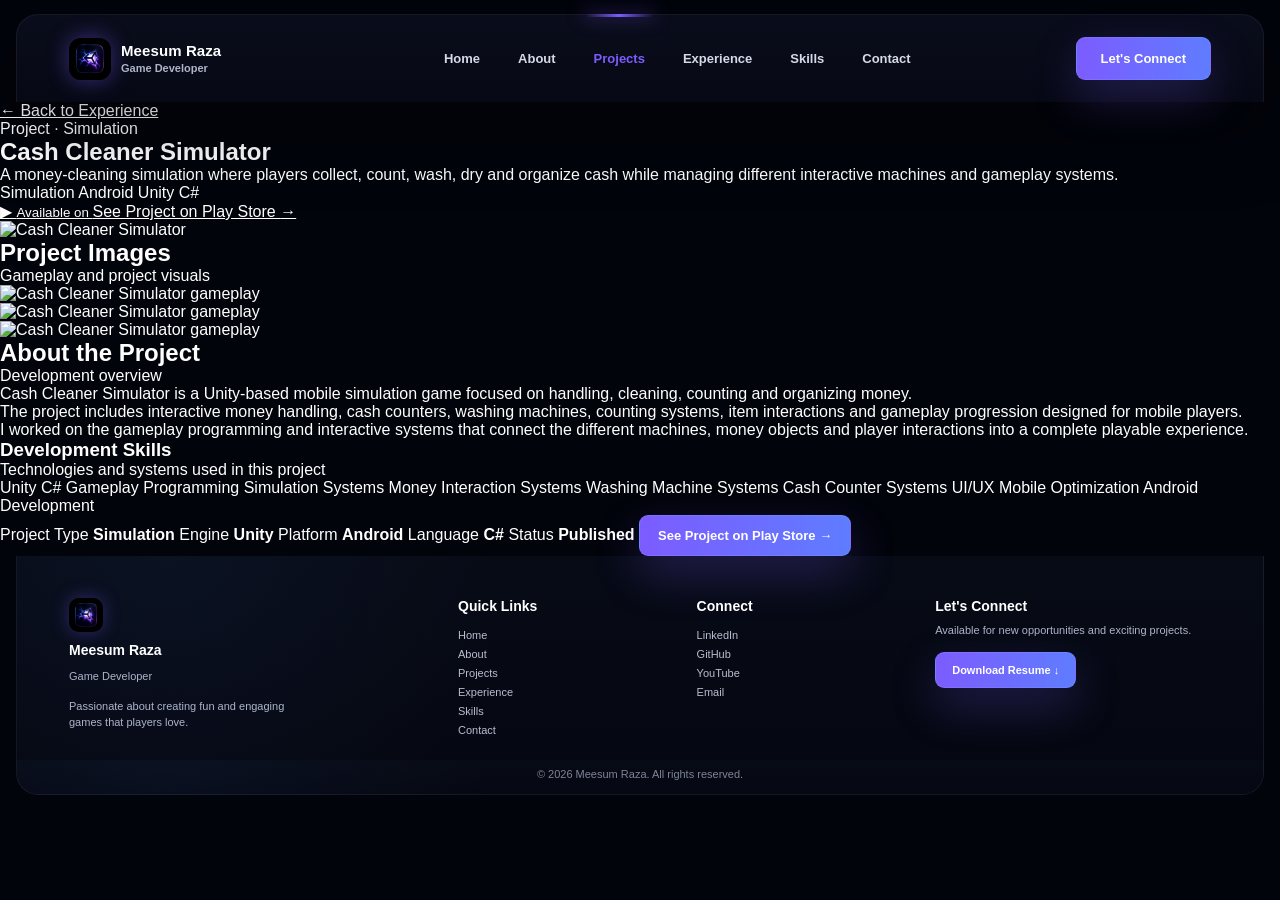
==== commit 1a58a21e: "cashcleaner-exp-4" ====
--- a/projects/index.html
+++ b/projects/index.html
@@ -12,31 +12,31 @@
 
     <meta
         name="description"
-        content="Explore all games and interactive experiences developed by Meesum Raza."
+        content="Cash Cleaner Simulator by Meesum Raza — a Unity-based mobile simulation game."
     >
 
     <title>
-        All Projects | Meesum Raza
+        Cash Cleaner Simulator | Meesum Raza
     </title>
 
 
     <!-- =====================================================
-         GLOBAL PORTFOLIO CSS
+         MAIN PORTFOLIO CSS
     ====================================================== -->
 
     <link
         rel="stylesheet"
-        href="../style.css"
+        href="../../style.css"
     >
 
 
     <!-- =====================================================
-         ALL PROJECTS PAGE CSS
+         PROJECT CSS
     ====================================================== -->
 
     <link
         rel="stylesheet"
-        href="projects.css"
+        href="project.css"
     >
 
 </head>
@@ -55,13 +55,13 @@
         <!-- BRAND -->
 
         <a
-            href="../index.html#home"
+            href="../../index.html#home"
             class="brand"
             aria-label="Meesum Raza Home"
         >
 
             <img
-                src="../assets/images/portfolio-icon.png"
+                src="../../assets/images/portfolio-icon.png"
                 class="brand-icon"
                 alt="Meesum Raza Logo"
             >
@@ -89,7 +89,7 @@
 
             <li>
 
-                <a href="../index.html#home">
+                <a href="../../index.html#home">
                     Home
                 </a>
 
@@ -98,7 +98,7 @@
 
             <li>
 
-                <a href="../index.html#about">
+                <a href="../../index.html#about">
                     About
                 </a>
 
@@ -108,7 +108,7 @@
             <li>
 
                 <a
-                    href="../index.html#projects"
+                    href="../../index.html#projects"
                     class="active"
                 >
                     Projects
@@ -119,7 +119,7 @@
 
             <li>
 
-                <a href="../index.html#experience">
+                <a href="../../index.html#experience">
                     Experience
                 </a>
 
@@ -128,7 +128,7 @@
 
             <li>
 
-                <a href="../index.html#skills">
+                <a href="../../index.html#skills">
                     Skills
                 </a>
 
@@ -137,7 +137,7 @@
 
             <li>
 
-                <a href="../index.html#contact">
+                <a href="../../index.html#contact">
                     Contact
                 </a>
 
@@ -150,7 +150,7 @@
         <!-- CONNECT -->
 
         <a
-            href="../index.html#contact"
+            href="../../index.html#contact"
             class="connect-btn"
         >
             Let's Connect
@@ -161,672 +161,453 @@
 
 
     <!-- =====================================================
-         MAIN
+         MAIN PROJECT PAGE
     ====================================================== -->
 
-    <main class="all-projects-page">
+    <main class="project-page">
 
 
         <!-- =================================================
-             PAGE HERO
+             PROJECT HERO
         ================================================== -->
 
-        <section class="all-projects-hero">
-
-
-            <!-- BACK BUTTON -->
+        <section class="project-hero-detail">
+
+
+            <!-- =================================================
+                 BACK TO EXPERIENCE
+                 IMPORTANT:
+                 This returns directly to homepage #experience
+            ================================================== -->
 
             <a
-                href="../index.html#projects"
-                class="back-projects"
+                href="../../index.html#experience"
+                class="back-project"
+                aria-label="Back to Experience"
             >
 
-                <span>
-                    ←
+                ← Back to Experience
+
+            </a>
+
+
+
+            <!-- =================================================
+                 PROJECT INFORMATION
+            ================================================== -->
+
+            <div class="project-title-wrap">
+
+
+                <span class="project-kicker">
+
+                    Project · Simulation
+
                 </span>
 
-                Back to Featured Projects
-
-            </a>
-
-
-
-            <!-- KICKER -->
-
-            <span class="projects-kicker">
-
-                My Portfolio
-
-                <span class="kicker-dot">
-                    ·
+
+
+                <h1>
+
+                    Cash Cleaner Simulator
+
+                </h1>
+
+
+
+                <p class="project-lead">
+
+                    A money-cleaning simulation where players
+                    collect, count, wash, dry and organize cash
+                    while managing different interactive machines
+                    and gameplay systems.
+
+                </p>
+
+
+
+                <!-- PROJECT TAGS -->
+
+                <div class="project-meta">
+
+                    <span>
+                        Simulation
+                    </span>
+
+                    <span>
+                        Android
+                    </span>
+
+                    <span>
+                        Unity
+                    </span>
+
+                    <span>
+                        C#
+                    </span>
+
+                </div>
+
+
+
+                <!-- =================================================
+                     PLAY STORE BUTTON
+                ================================================== -->
+
+                <a
+                    href="https://play.google.com/store/apps/details?id=com.gs.money.washer.bills.simulator&hl=en"
+                    class="playstore-btn"
+                    target="_blank"
+                    rel="noopener noreferrer"
+                    aria-label="Open Cash Cleaner Simulator on Google Play"
+                >
+
+                    <span class="playstore-icon">
+                        ▶
+                    </span>
+
+
+                    <span class="playstore-button-text">
+
+                        <small>
+                            Available on
+                        </small>
+
+                        See Project on Play Store
+
+                    </span>
+
+
+                    <b>
+                        →
+                    </b>
+
+                </a>
+
+            </div>
+
+
+
+            <!-- =================================================
+                 COVER IMAGE
+            ================================================== -->
+
+            <div class="project-cover-large">
+
+                <img
+                    src="images/cover.png"
+                    alt="Cash Cleaner Simulator"
+                >
+
+            </div>
+
+        </section>
+
+
+
+        <!-- =====================================================
+             PROJECT GALLERY
+        ====================================================== -->
+
+        <section class="project-gallery-section">
+
+
+            <div class="project-section-heading">
+
+                <div>
+
+                    <h2>
+
+                        <span></span>
+
+                        Project Images
+
+                    </h2>
+
+
+                    <p>
+                        Gameplay and project visuals
+                    </p>
+
+                </div>
+
+            </div>
+
+
+
+            <div class="project-gallery">
+
+
+                <figure class="gallery-main">
+
+                    <img
+                        src="images/gallery-01.png"
+                        alt="Cash Cleaner Simulator gameplay"
+                        loading="lazy"
+                    >
+
+                </figure>
+
+
+
+                <figure>
+
+                    <img
+                        src="images/gallery-02.png"
+                        alt="Cash Cleaner Simulator gameplay"
+                        loading="lazy"
+                    >
+
+                </figure>
+
+
+
+                <figure>
+
+                    <img
+                        src="images/gallery-03.png"
+                        alt="Cash Cleaner Simulator gameplay"
+                        loading="lazy"
+                    >
+
+                </figure>
+
+
+            </div>
+
+        </section>
+
+
+
+        <!-- =====================================================
+             DESCRIPTION + SIDE CARD
+        ====================================================== -->
+
+        <section class="project-description-section">
+
+
+            <!-- =================================================
+                 DESCRIPTION
+            ================================================== -->
+
+            <div class="project-description">
+
+
+                <div class="project-section-heading">
+
+                    <div>
+
+                        <h2>
+
+                            <span></span>
+
+                            About the Project
+
+                        </h2>
+
+
+                        <p>
+                            Development overview
+                        </p>
+
+                    </div>
+
+                </div>
+
+
+
+                <p>
+
+                    Cash Cleaner Simulator is a Unity-based
+                    mobile simulation game focused on handling,
+                    cleaning, counting and organizing money.
+
+                </p>
+
+
+                <p>
+
+                    The project includes interactive money
+                    handling, cash counters, washing machines,
+                    counting systems, item interactions and
+                    gameplay progression designed for mobile players.
+
+                </p>
+
+
+                <p>
+
+                    I worked on the gameplay programming and
+                    interactive systems that connect the different
+                    machines, money objects and player interactions
+                    into a complete playable experience.
+
+                </p>
+
+
+
+                <!-- =================================================
+                     DEVELOPMENT SKILLS
+                ================================================== -->
+
+                <div class="development-skills-card">
+
+
+                    <div class="skills-card-header">
+
+                        <div class="skills-card-dot"></div>
+
+
+                        <div>
+
+                            <h3>
+                                Development Skills
+                            </h3>
+
+
+                            <p>
+                                Technologies and systems used in this project
+                            </p>
+
+                        </div>
+
+                    </div>
+
+
+
+                    <div class="skills-tags">
+
+
+                        <span>
+                            Unity
+                        </span>
+
+
+                        <span>
+                            C#
+                        </span>
+
+
+                        <span>
+                            Gameplay Programming
+                        </span>
+
+
+                        <span>
+                            Simulation Systems
+                        </span>
+
+
+                        <span>
+                            Money Interaction Systems
+                        </span>
+
+
+                        <span>
+                            Washing Machine Systems
+                        </span>
+
+
+                        <span>
+                            Cash Counter Systems
+                        </span>
+
+
+                        <span>
+                            UI/UX
+                        </span>
+
+
+                        <span>
+                            Mobile Optimization
+                        </span>
+
+
+                        <span>
+                            Android Development
+                        </span>
+
+
+                    </div>
+
+                </div>
+
+            </div>
+
+
+
+            <!-- =================================================
+                 SIDE CARD
+            ================================================== -->
+
+            <aside class="project-side-card">
+
+
+                <span class="side-label">
+                    Project Type
                 </span>
 
-                Game Development
-
-            </span>
-
-
-
-            <!-- TITLE -->
-
-            <h1>
-                All Projects
-            </h1>
-
-
-
-            <!-- DESCRIPTION -->
-
-            <p>
-
-                A collection of games and interactive experiences
-                I've designed, developed and worked on using Unity.
-
-            </p>
-
-
-        </section>
-
-
-
-        <!-- =================================================
-             PROJECTS SECTION
-        ================================================== -->
-
-        <section class="all-projects-section">
-
-
-            <!-- SECTION HEADER -->
-
-            <div class="all-projects-heading">
-
-
-                <div>
-
-                    <h2>
-
-                        <span></span>
-
-                        My Projects
-
-                    </h2>
-
-
-                    <p>
-                        Explore my complete collection of games
-                    </p>
-
-                </div>
-
-
-
-                <!-- PROJECT COUNT -->
-
-                <div class="project-count">
-
-                    <strong>
-                        5
-                    </strong>
-
-                    Projects
-
-                </div>
-
-            </div>
-
-
-
-            <!-- =================================================
-                 PROJECT GRID
-            ================================================== -->
-
-            <div class="all-projects-grid">
-
-
-
-                <!-- =================================================
-                     PROJECT 1
-                     RETRO VIDEO STORE TYCOON
-                ================================================== -->
+                <strong>
+                    Simulation
+                </strong>
+
+
+
+                <span class="side-label">
+                    Engine
+                </span>
+
+                <strong>
+                    Unity
+                </strong>
+
+
+
+                <span class="side-label">
+                    Platform
+                </span>
+
+                <strong>
+                    Android
+                </strong>
+
+
+
+                <span class="side-label">
+                    Language
+                </span>
+
+                <strong>
+                    C#
+                </strong>
+
+
+
+                <span class="side-label">
+                    Status
+                </span>
+
+                <strong>
+                    Published
+                </strong>
+
+
+
+                <!-- PLAY STORE -->
 
                 <a
-                    href="retro-video-store-tycoon/index.html"
-                    class="all-project-card"
-                    aria-label="View Retro Video Store Tycoon Sim"
+                    href="https://play.google.com/store/apps/details?id=com.gs.money.washer.bills.simulator&hl=en"
+                    class="primary-btn"
+                    target="_blank"
+                    rel="noopener noreferrer"
                 >
 
-
-                    <!-- MEDIA -->
-
-                    <div class="all-project-media">
-
-
-                        <img
-                            src="retro-video-store-tycoon/images/cover.png"
-                            alt="Retro Video Store Tycoon Sim"
-                            loading="lazy"
-                        >
-
-
-                        <div class="media-overlay"></div>
-
-
-                        <span class="all-project-view">
-
-                            View Project
-
-                            <b>
-                                →
-                            </b>
-
-                        </span>
-
-
-                    </div>
-
-
-
-                    <!-- INFO -->
-
-                    <div class="all-project-info">
-
-
-                        <span class="all-project-type">
-                            Simulation
-                        </span>
-
-
-                        <h3>
-                            Retro Video Store Tycoon Sim
-                        </h3>
-
-
-                        <p>
-
-                            A nostalgic business simulation focused
-                            on managing customers, inventory, store
-                            progression and business growth.
-
-                        </p>
-
-
-
-                        <!-- TAGS -->
-
-                        <div class="all-project-bottom">
-
-
-                            <span>
-                                Unity
-                            </span>
-
-
-                            <span>
-                                C#
-                            </span>
-
-
-                            <span>
-                                Android
-                            </span>
-
-
-                        </div>
-
-
-                    </div>
-
+                    See Project on Play Store →
 
                 </a>
 
 
-
-                <!-- =================================================
-                     PROJECT 2
-                     WATER FLOW OUT
-                ================================================== -->
-
-                <a
-                    href="water-flow-out-puzzle/index.html"
-                    class="all-project-card"
-                    aria-label="View Water Flow Out Puzzle Game"
-                >
-
-
-                    <!-- MEDIA -->
-
-                    <div class="all-project-media">
-
-
-                        <img
-                            src="water-flow-out-puzzle/images/cover.png"
-                            alt="Water Flow Out Puzzle Game"
-                            loading="lazy"
-                        >
-
-
-                        <div class="media-overlay"></div>
-
-
-                        <span class="all-project-view">
-
-                            View Project
-
-                            <b>
-                                →
-                            </b>
-
-                        </span>
-
-
-                    </div>
-
-
-
-                    <!-- INFO -->
-
-                    <div class="all-project-info">
-
-
-                        <span class="all-project-type">
-                            Puzzle
-                        </span>
-
-
-                        <h3>
-                            Water Flow Out Puzzle Game
-                        </h3>
-
-
-                        <p>
-
-                            A relaxing puzzle experience where
-                            players rotate and connect pipes to
-                            guide colored water toward the correct exits.
-
-                        </p>
-
-
-
-                        <!-- TAGS -->
-
-                        <div class="all-project-bottom">
-
-
-                            <span>
-                                Unity
-                            </span>
-
-
-                            <span>
-                                Puzzle
-                            </span>
-
-
-                            <span>
-                                Android
-                            </span>
-
-
-                        </div>
-
-
-                    </div>
-
-
-                </a>
-
-
-
-                <!-- =================================================
-                     PROJECT 3
-                     BRAINROT RUSH
-                ================================================== -->
-
-                <a
-                    href="brainrot-rush-sand-escape/index.html"
-                    class="all-project-card"
-                    aria-label="View Brainrot Rush Sand Escape"
-                >
-
-
-                    <!-- MEDIA -->
-
-                    <div class="all-project-media">
-
-
-                        <img
-                            src="brainrot-rush-sand-escape/images/cover.png"
-                            alt="Brainrot Rush Sand Escape"
-                            loading="lazy"
-                        >
-
-
-                        <div class="media-overlay"></div>
-
-
-                        <span class="all-project-view">
-
-                            View Project
-
-                            <b>
-                                →
-                            </b>
-
-                        </span>
-
-
-                    </div>
-
-
-
-                    <!-- INFO -->
-
-                    <div class="all-project-info">
-
-
-                        <span class="all-project-type">
-                            Brainrot Games
-                        </span>
-
-
-                        <h3>
-                            Brainrot Rush: Sand Escape
-                        </h3>
-
-
-                        <p>
-
-                            A fast-paced brainrot game featuring
-                            challenging sand escape gameplay,
-                            obstacles and quick player movement.
-
-                        </p>
-
-
-
-                        <!-- TAGS -->
-
-                        <div class="all-project-bottom">
-
-
-                            <span>
-                                Unity
-                            </span>
-
-
-                            <span>
-                                Gameplay
-                            </span>
-
-
-                            <span>
-                                Android
-                            </span>
-
-
-                        </div>
-
-
-                    </div>
-
-
-                </a>
-
-
-
-                <!-- =================================================
-                     PROJECT 4
-                     HAUNTED PIZZA
-                ================================================== -->
-
-                <a
-                    href="Haunted%20Pizza%20Delivery%20Game/index.html"
-                    class="all-project-card"
-                    aria-label="View Haunted Pizza Delivery Game"
-                >
-
-
-                    <!-- MEDIA -->
-
-                    <div class="all-project-media">
-
-
-                        <img
-                            src="Haunted%20Pizza%20Delivery%20Game/images/cover.png"
-                            alt="Haunted Pizza Delivery Game"
-                            loading="lazy"
-                        >
-
-
-                        <div class="media-overlay"></div>
-
-
-                        <span class="all-project-view">
-
-                            View Project
-
-                            <b>
-                                →
-                            </b>
-
-                        </span>
-
-
-                    </div>
-
-
-
-                    <!-- INFO -->
-
-                    <div class="all-project-info">
-
-
-                        <span class="all-project-type">
-                            Horror / Simulation
-                        </span>
-
-
-                        <h3>
-                            Haunted Pizza Delivery Game
-                        </h3>
-
-
-                        <p>
-
-                            A mysterious pizza delivery adventure
-                            set in a fog-covered city with challenging
-                            routes and atmospheric gameplay.
-
-                        </p>
-
-
-
-                        <!-- TAGS -->
-
-                        <div class="all-project-bottom">
-
-
-                            <span>
-                                Unity
-                            </span>
-
-
-                            <span>
-                                Horror
-                            </span>
-
-
-                            <span>
-                                Android
-                            </span>
-
-
-                        </div>
-
-
-                    </div>
-
-
-                </a>
-
-
-
-                <!-- =================================================
-                     PROJECT 5
-                     CASH CLEANER
-                ================================================== -->
-
-                <a
-                    href="cash-cleaner/index.html"
-                    class="all-project-card featured-new-project"
-                    aria-label="View Cash Cleaner Simulator"
-                >
-
-
-                    <!-- MEDIA -->
-
-                    <div class="all-project-media">
-
-
-                        <img
-                            src="cash-cleaner/images/cover.png"
-                            alt="Cash Cleaner Simulator"
-                            loading="lazy"
-                        >
-
-
-                        <div class="media-overlay"></div>
-
-
-
-                        <!-- NEW BADGE -->
-
-                        <span class="new-project-badge">
-
-                            <span class="new-dot"></span>
-
-                            New Project
-
-                        </span>
-
-
-
-                        <!-- VIEW PROJECT -->
-
-                        <span class="all-project-view">
-
-                            View Project
-
-                            <b>
-                                →
-                            </b>
-
-                        </span>
-
-
-                    </div>
-
-
-
-                    <!-- INFO -->
-
-                    <div class="all-project-info">
-
-
-                        <span class="all-project-type">
-                            Simulation
-                        </span>
-
-
-                        <h3>
-                            Cash Cleaner Simulator
-                        </h3>
-
-
-                        <p>
-
-                            A money-cleaning simulation where players
-                            process, count, wash and organize cash while
-                            managing different gameplay systems.
-
-                        </p>
-
-
-
-                        <!-- TAGS -->
-
-                        <div class="all-project-bottom">
-
-
-                            <span>
-                                Unity
-                            </span>
-
-
-                            <span>
-                                C#
-                            </span>
-
-
-                            <span>
-                                Android
-                            </span>
-
-
-                        </div>
-
-
-                    </div>
-
-
-                </a>
-
-
-
-            </div>
-
-
-        </section>
-
-
-
-        <!-- =================================================
-             BOTTOM CTA
-        ================================================== -->
-
-        <section class="projects-bottom-cta">
-
-
-            <div class="projects-bottom-content">
-
-
-                <span>
-                    Want to see more?
-                </span>
-
-
-                <h2>
-                    Let's build something great.
-                </h2>
-
-
-            </div>
-
-
-
-            <a
-                href="../index.html#contact"
-                class="primary-btn projects-cta-btn"
-            >
-
-                Let's Connect
-
-                <b>
-                    →
-                </b>
-
-            </a>
+            </aside>
 
 
         </section>
@@ -843,13 +624,15 @@
     <footer class="footer">
 
 
-        <!-- FOOTER ABOUT -->
+        <!-- =================================================
+             FOOTER ABOUT
+        ================================================== -->
 
         <div class="footer-about">
 
 
             <img
-                src="../assets/images/portfolio-icon.png"
+                src="../../assets/images/portfolio-icon.png"
                 class="footer-logo"
                 alt="Meesum Raza Logo"
             >
@@ -877,7 +660,9 @@
 
 
 
-        <!-- QUICK LINKS -->
+        <!-- =================================================
+             QUICK LINKS
+        ================================================== -->
 
         <div class="footer-links">
 
@@ -887,32 +672,32 @@
             </h4>
 
 
-            <a href="../index.html#home">
+            <a href="../../index.html#home">
                 Home
             </a>
 
 
-            <a href="../index.html#about">
+            <a href="../../index.html#about">
                 About
             </a>
 
 
-            <a href="../index.html#projects">
+            <a href="../../index.html#projects">
                 Projects
             </a>
 
 
-            <a href="../index.html#experience">
+            <a href="../../index.html#experience">
                 Experience
             </a>
 
 
-            <a href="../index.html#skills">
+            <a href="../../index.html#skills">
                 Skills
             </a>
 
 
-            <a href="../index.html#contact">
+            <a href="../../index.html#contact">
                 Contact
             </a>
 
@@ -921,7 +706,9 @@
 
 
 
-        <!-- CONNECT -->
+        <!-- =================================================
+             CONNECT
+        ================================================== -->
 
         <div class="footer-links">
 
@@ -963,7 +750,9 @@
 
 
 
-        <!-- FOOTER CONTACT -->
+        <!-- =================================================
+             FOOTER CONTACT
+        ================================================== -->
 
         <div class="footer-contact">
 
@@ -982,7 +771,7 @@
 
 
             <a
-                href="../assets/resume/Meesum-Raza-Resume.pdf"
+                href="../../assets/resume/Meesum-Raza-Resume.pdf"
                 class="primary-btn"
                 download
             >
--- a/style.css
+++ b/style.css
@@ -20,7 +20,6 @@
 
     --border:rgba(255,255,255,.08);
 }
-
 
 
 /* =========================
@@ -140,11 +139,8 @@
 
 .brand-text strong{
     font-size:15px;
-
     font-weight:900;
-
     color:#ffffff;
-
     letter-spacing:.1px;
 }
 
@@ -153,7 +149,6 @@
     margin-top:4px;
 
     font-size:11px;
-
     font-weight:600;
 
     color:#AEB5CA;
@@ -244,12 +239,6 @@
 
 .nav-links a:hover{
     color:var(--purple);
-
-    background:transparent;
-
-    border:none;
-
-    box-shadow:none;
 }
 
 
@@ -394,11 +383,6 @@
     border-right:
         1px solid rgba(255,255,255,.06);
 
-    border-top:0;
-    border-bottom:0;
-
-    border-radius:0;
-
     background:
 
         radial-gradient(
@@ -570,12 +554,6 @@
     z-index:0;
 
     pointer-events:none;
-
-    border:0;
-
-    border-radius:0;
-
-    box-shadow:none;
 
     filter:
         saturate(1.05)
@@ -695,8 +673,9 @@
 }
 
 
-/* =========================
-   VIEW ALL PROJECTS BUTTON
+
+/* =========================
+   VIEW ALL
 ========================= */
 
 .view-all{
@@ -730,27 +709,16 @@
     border:
         1px solid rgba(124,92,255,.38);
 
-    box-shadow:
-        inset 0 1px 0 rgba(255,255,255,.06),
-        0 8px 24px rgba(0,0,0,.18);
-
-    transition:
-        transform .22s ease,
-        color .22s ease,
-        border-color .22s ease,
-        background .22s ease,
-        box-shadow .22s ease;
+    transition:.22s ease;
 }
 
 
 .view-all:hover{
-
     color:#ffffff;
 
     transform:translateY(-2px);
 
-    border-color:
-        rgba(124,92,255,.75);
+    border-color:rgba(124,92,255,.75);
 
     background:
         linear-gradient(
@@ -758,41 +726,19 @@
             rgba(124,92,255,.24),
             rgba(95,124,255,.14)
         );
-
-    box-shadow:
-        0 10px 30px rgba(124,92,255,.20),
-        inset 0 1px 0 rgba(255,255,255,.10);
-}
-
-
-.view-all:active{
-
-    transform:translateY(0);
-}
-
-
-.view-all:focus-visible{
-
-    outline:
-        2px solid var(--purple);
-
-    outline-offset:3px;
 }
 
 
 .view-all span{
-
     font-size:15px;
 
     line-height:1;
 
-    transition:
-        transform .2s ease;
+    transition:.2s ease;
 }
 
 
 .view-all:hover span{
-
     transform:translateX(3px);
 }
 
@@ -968,7 +914,6 @@
 
 .project-card-link:hover
 .project-media::after{
-
     opacity:1;
 }
 
@@ -976,7 +921,6 @@
 .project-card-link:hover
 .project-media
 .project-img{
-
     transform:scale(1.05);
 
     filter:saturate(1.08);
@@ -985,7 +929,6 @@
 
 .project-card-link:hover
 .project-view{
-
     opacity:1;
 
     transform:translateY(0);
@@ -998,13 +941,11 @@
 ========================= */
 
 .project-info{
-
     padding:14px;
 }
 
 
 .project-info h4{
-
     font-size:14px;
 
     margin-bottom:5px;
@@ -1016,7 +957,6 @@
 
 
 .project-info span{
-
     color:#9D87FF;
 
     font-size:11px;
@@ -1026,7 +966,6 @@
 
 
 .project-info p{
-
     color:var(--muted);
 
     font-size:11px;
@@ -1040,7 +979,6 @@
 
 
 .project-icons{
-
     display:flex;
 
     gap:10px;
@@ -1054,9 +992,9 @@
 
 
 
-/* =========================
+/* =========================================================
    EXPERIENCE + SKILLS
-========================= */
+========================================================= */
 
 .info-section{
 
@@ -1072,10 +1010,14 @@
 
 
 .section-header.small{
-
     margin-bottom:16px;
 }
 
+
+
+/* =========================
+   TIMELINE
+========================= */
 
 .timeline{
 
@@ -1116,13 +1058,18 @@
 }
 
 
+.timeline-item:last-child{
+    margin-bottom:0;
+}
+
+
 .timeline-dot{
 
     position:absolute;
 
     left:-25px;
 
-    top:14px;
+    top:18px;
 
     width:13px;
     height:13px;
@@ -1133,72 +1080,319 @@
 
     box-shadow:
         0 0 18px rgba(124,92,255,.9);
-}
-
+
+    z-index:2;
+}
+
+
+
+/* =========================
+   EXPERIENCE CARD
+========================= */
 
 .timeline-content{
 
     background:
-        rgba(15,21,39,.82);
+        linear-gradient(
+            145deg,
+            rgba(17,24,45,.92),
+            rgba(12,18,35,.88)
+        );
 
     border:
-        1px solid var(--border);
-
-    border-radius:10px;
-
-    padding:16px;
+        1px solid rgba(255,255,255,.08);
+
+    border-radius:12px;
+
+    padding:18px;
 
     position:relative;
-}
-
-
-.timeline-content h4{
-
-    font-size:14px;
+
+    transition:
+        transform .25s ease,
+        border-color .25s ease,
+        box-shadow .25s ease;
+}
+
+
+.timeline-content:hover{
+
+    transform:translateY(-3px);
+
+    border-color:
+        rgba(124,92,255,.38);
+
+    box-shadow:
+        0 18px 45px rgba(0,0,0,.25);
+}
+
+
+
+/* =========================
+   EXPERIENCE HEADING
+========================= */
+
+.timeline-heading{
+
+    display:flex;
+
+    justify-content:space-between;
+
+    align-items:flex-start;
+
+    gap:20px;
+
+    padding-right:0;
+}
+
+
+.timeline-heading h4{
+
+    font-size:15px;
 
     font-weight:900;
-}
-
-
-.timeline-content span{
-
-    display:block;
-
-    margin-top:4px;
+
+    line-height:1.25;
+}
+
+
+.timeline-heading small{
+
+    flex-shrink:0;
+
+    color:#B9BFD1;
+
+    font-size:10px;
+
+    font-weight:700;
+
+    white-space:nowrap;
+
+    padding-top:2px;
+}
+
+
+
+/* =========================
+   COMPANY BUTTON
+========================= */
+
+.company-link{
+
+    display:inline-flex;
+
+    align-items:center;
+
+    gap:5px;
+
+    width:max-content;
+
+    margin-top:7px;
+
+    padding:5px 9px;
+
+    border-radius:6px;
+
+    color:#C8BEFF;
+
+    background:
+        rgba(124,92,255,.09);
+
+    border:
+        1px solid rgba(124,92,255,.28);
+
+    text-decoration:none;
+
+    font-size:10px;
+
+    font-weight:800;
+
+    line-height:1;
+
+    transition:
+        color .2s ease,
+        background .2s ease,
+        border-color .2s ease,
+        transform .2s ease;
+}
+
+
+.company-link span{
 
     color:#9D87FF;
 
     font-size:11px;
 
+    transition:
+        transform .2s ease;
+}
+
+
+.company-link:hover{
+
+    color:#ffffff;
+
+    background:
+        rgba(124,92,255,.18);
+
+    border-color:
+        rgba(124,92,255,.62);
+
+    transform:translateY(-1px);
+}
+
+
+.company-link:hover span{
+    transform:translate(2px,-2px);
+}
+
+
+
+/* =========================
+   EXPERIENCE DESCRIPTION
+========================= */
+
+.timeline-content > p{
+
+    color:var(--muted);
+
+    line-height:1.55;
+
+    margin-top:14px;
+
+    font-size:11px;
+
+    max-width:96%;
+}
+
+
+
+/* =========================
+   PROJECT BUTTON INSIDE
+   EXPERIENCE
+========================= */
+
+.project-experience-link{
+
+    display:inline-flex;
+
+    align-items:center;
+
+    gap:4px;
+
+    margin:0 2px;
+
+    padding:2px 6px;
+
+    border-radius:5px;
+
+    color:#DCD8FF;
+
+    background:
+        rgba(124,92,255,.12);
+
+    border:
+        1px solid rgba(124,92,255,.32);
+
+    text-decoration:none;
+
+    font-size:10px;
+
+    font-weight:850;
+
+    line-height:1.3;
+
+    white-space:nowrap;
+
+    transition:.2s ease;
+}
+
+
+.project-experience-link span{
+
+    color:#9D87FF;
+
+    font-size:10px;
+
+    transition:.2s ease;
+}
+
+
+.project-experience-link:hover{
+
+    color:#ffffff;
+
+    background:
+        rgba(124,92,255,.22);
+
+    border-color:
+        rgba(124,92,255,.68);
+
+    box-shadow:
+        0 5px 18px rgba(124,92,255,.15);
+}
+
+
+.project-experience-link:hover span{
+
+    transform:translate(2px,-2px);
+}
+
+
+
+/* =========================
+   EXPERIENCE TAGS
+========================= */
+
+.experience-tags{
+
+    display:flex;
+
+    flex-wrap:wrap;
+
+    gap:6px;
+
+    margin-top:14px;
+}
+
+
+.experience-tags span{
+
+    display:inline-flex;
+
+    align-items:center;
+
+    padding:5px 8px;
+
+    border-radius:6px;
+
+    color:#AEB5CA;
+
+    background:
+        rgba(255,255,255,.035);
+
+    border:
+        1px solid rgba(255,255,255,.07);
+
+    font-size:9px;
+
     font-weight:700;
-}
-
-
-.timeline-content small{
-
-    position:absolute;
-
-    right:16px;
-
-    top:16px;
-
-    color:#B9BFD1;
-
-    font-size:10px;
-}
-
-
-.timeline-content p{
-
-    color:var(--muted);
-
-    line-height:1.5;
-
-    margin-top:12px;
-
-    font-size:11px;
-
-    max-width:90%;
+
+    line-height:1;
+
+    transition:.2s ease;
+}
+
+
+.experience-tags span:hover{
+
+    color:#DCD8FF;
+
+    border-color:
+        rgba(124,92,255,.28);
+
+    background:
+        rgba(124,92,255,.07);
 }
 
 
@@ -1208,7 +1402,6 @@
 ========================= */
 
 .skill{
-
     margin-bottom:15px;
 }
 
@@ -1453,14 +1646,6 @@
 
     transform:translateY(-3px);
 
-    background:
-        linear-gradient(
-            90deg,
-            #8B6CFF 0%,
-            #A855F7 55%,
-            #6C86FF 100%
-        );
-
     box-shadow:
 
         0 0 40px rgba(124,92,255,.55),
@@ -1709,8 +1894,6 @@
     }
 
 
-    /* 2 cards per row on smaller desktop/tablet */
-
     .projects-grid{
 
         grid-template-columns:
@@ -1912,6 +2095,12 @@
     }
 
 
+    .timeline-heading{
+
+        gap:15px;
+    }
+
+
     .linkedin-connect-btn{
 
         height:54px;
@@ -1952,19 +2141,39 @@
     }
 
 
-    .timeline-content small{
-
-        position:static;
-
-        display:block;
-
-        margin-top:7px;
-    }
-
-
-    .timeline-content p{
+    .timeline-heading{
+
+        flex-direction:column;
+
+        gap:7px;
+    }
+
+
+    .timeline-heading small{
+
+        white-space:normal;
+
+        padding-top:0;
+    }
+
+
+    .timeline-content > p{
 
         max-width:100%;
+    }
+
+
+    .experience-tags{
+
+        gap:5px;
+    }
+
+
+    .experience-tags span{
+
+        font-size:8px;
+
+        padding:5px 7px;
     }
 
 
@@ -2201,4 +2410,51 @@
         padding-right:20px;
     }
 
+
+    .timeline{
+
+        padding-left:21px;
+    }
+
+
+    .timeline::before{
+
+        left:5px;
+    }
+
+
+    .timeline-dot{
+
+        left:-21px;
+
+        width:11px;
+        height:11px;
+    }
+
+
+    .timeline-content{
+
+        padding:15px;
+    }
+
+
+    .timeline-heading h4{
+
+        font-size:14px;
+    }
+
+
+    .company-link{
+
+        font-size:9px;
+
+        padding:5px 8px;
+    }
+
+
+    .project-experience-link{
+
+        white-space:normal;
+    }
+
 }
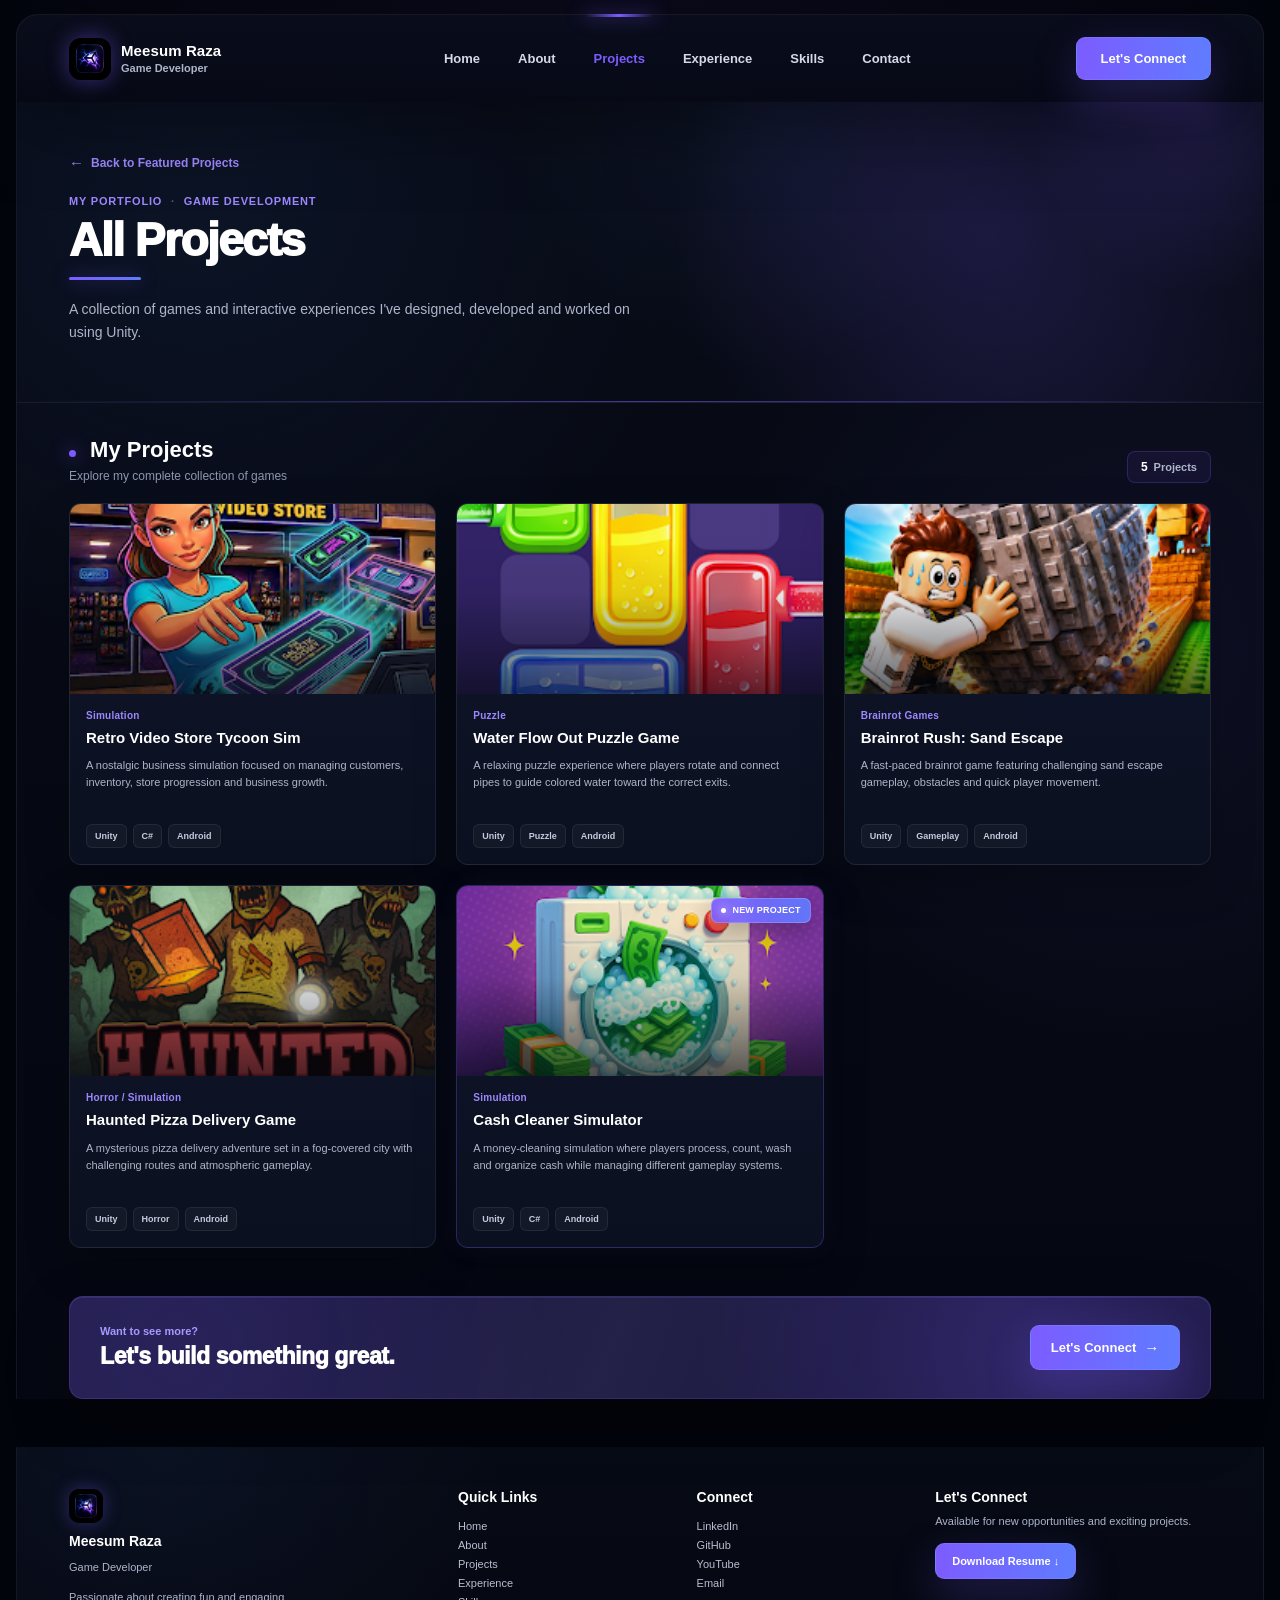
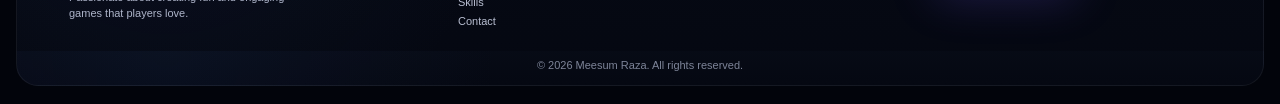
==== commit b9f22a75: "exp-4" ====
--- a/projects/index.html
+++ b/projects/index.html
@@ -12,31 +12,31 @@
 
     <meta
         name="description"
-        content="Cash Cleaner Simulator by Meesum Raza — a Unity-based mobile simulation game."
+        content="Explore all games and interactive experiences developed by Meesum Raza."
     >
 
     <title>
-        Cash Cleaner Simulator | Meesum Raza
+        All Projects | Meesum Raza
     </title>
 
 
     <!-- =====================================================
-         MAIN PORTFOLIO CSS
+         GLOBAL PORTFOLIO CSS
     ====================================================== -->
 
     <link
         rel="stylesheet"
-        href="../../style.css"
+        href="../style.css"
     >
 
 
     <!-- =====================================================
-         PROJECT CSS
+         ALL PROJECTS PAGE CSS
     ====================================================== -->
 
     <link
         rel="stylesheet"
-        href="project.css"
+        href="projects.css"
     >
 
 </head>
@@ -55,13 +55,13 @@
         <!-- BRAND -->
 
         <a
-            href="../../index.html#home"
+            href="../index.html#home"
             class="brand"
             aria-label="Meesum Raza Home"
         >
 
             <img
-                src="../../assets/images/portfolio-icon.png"
+                src="../assets/images/portfolio-icon.png"
                 class="brand-icon"
                 alt="Meesum Raza Logo"
             >
@@ -89,7 +89,7 @@
 
             <li>
 
-                <a href="../../index.html#home">
+                <a href="../index.html#home">
                     Home
                 </a>
 
@@ -98,7 +98,7 @@
 
             <li>
 
-                <a href="../../index.html#about">
+                <a href="../index.html#about">
                     About
                 </a>
 
@@ -108,7 +108,7 @@
             <li>
 
                 <a
-                    href="../../index.html#projects"
+                    href="../index.html#projects"
                     class="active"
                 >
                     Projects
@@ -119,7 +119,7 @@
 
             <li>
 
-                <a href="../../index.html#experience">
+                <a href="../index.html#experience">
                     Experience
                 </a>
 
@@ -128,7 +128,7 @@
 
             <li>
 
-                <a href="../../index.html#skills">
+                <a href="../index.html#skills">
                     Skills
                 </a>
 
@@ -137,7 +137,7 @@
 
             <li>
 
-                <a href="../../index.html#contact">
+                <a href="../index.html#contact">
                     Contact
                 </a>
 
@@ -150,7 +150,7 @@
         <!-- CONNECT -->
 
         <a
-            href="../../index.html#contact"
+            href="../index.html#contact"
             class="connect-btn"
         >
             Let's Connect
@@ -161,453 +161,672 @@
 
 
     <!-- =====================================================
-         MAIN PROJECT PAGE
+         MAIN
     ====================================================== -->
 
-    <main class="project-page">
+    <main class="all-projects-page">
 
 
         <!-- =================================================
-             PROJECT HERO
+             PAGE HERO
         ================================================== -->
 
-        <section class="project-hero-detail">
+        <section class="all-projects-hero">
+
+
+            <!-- BACK BUTTON -->
+
+            <a
+                href="../index.html#projects"
+                class="back-projects"
+            >
+
+                <span>
+                    ←
+                </span>
+
+                Back to Featured Projects
+
+            </a>
+
+
+
+            <!-- KICKER -->
+
+            <span class="projects-kicker">
+
+                My Portfolio
+
+                <span class="kicker-dot">
+                    ·
+                </span>
+
+                Game Development
+
+            </span>
+
+
+
+            <!-- TITLE -->
+
+            <h1>
+                All Projects
+            </h1>
+
+
+
+            <!-- DESCRIPTION -->
+
+            <p>
+
+                A collection of games and interactive experiences
+                I've designed, developed and worked on using Unity.
+
+            </p>
+
+
+        </section>
+
+
+
+        <!-- =================================================
+             PROJECTS SECTION
+        ================================================== -->
+
+        <section class="all-projects-section">
+
+
+            <!-- SECTION HEADER -->
+
+            <div class="all-projects-heading">
+
+
+                <div>
+
+                    <h2>
+
+                        <span></span>
+
+                        My Projects
+
+                    </h2>
+
+
+                    <p>
+                        Explore my complete collection of games
+                    </p>
+
+                </div>
+
+
+
+                <!-- PROJECT COUNT -->
+
+                <div class="project-count">
+
+                    <strong>
+                        5
+                    </strong>
+
+                    Projects
+
+                </div>
+
+            </div>
+
 
 
             <!-- =================================================
-                 BACK TO EXPERIENCE
-                 IMPORTANT:
-                 This returns directly to homepage #experience
+                 PROJECT GRID
             ================================================== -->
 
+            <div class="all-projects-grid">
+
+
+
+                <!-- =================================================
+                     PROJECT 1
+                     RETRO VIDEO STORE TYCOON
+                ================================================== -->
+
+                <a
+                    href="retro-video-store-tycoon/index.html"
+                    class="all-project-card"
+                    aria-label="View Retro Video Store Tycoon Sim"
+                >
+
+
+                    <!-- MEDIA -->
+
+                    <div class="all-project-media">
+
+
+                        <img
+                            src="retro-video-store-tycoon/images/cover.png"
+                            alt="Retro Video Store Tycoon Sim"
+                            loading="lazy"
+                        >
+
+
+                        <div class="media-overlay"></div>
+
+
+                        <span class="all-project-view">
+
+                            View Project
+
+                            <b>
+                                →
+                            </b>
+
+                        </span>
+
+
+                    </div>
+
+
+
+                    <!-- INFO -->
+
+                    <div class="all-project-info">
+
+
+                        <span class="all-project-type">
+                            Simulation
+                        </span>
+
+
+                        <h3>
+                            Retro Video Store Tycoon Sim
+                        </h3>
+
+
+                        <p>
+
+                            A nostalgic business simulation focused
+                            on managing customers, inventory, store
+                            progression and business growth.
+
+                        </p>
+
+
+
+                        <!-- TAGS -->
+
+                        <div class="all-project-bottom">
+
+
+                            <span>
+                                Unity
+                            </span>
+
+
+                            <span>
+                                C#
+                            </span>
+
+
+                            <span>
+                                Android
+                            </span>
+
+
+                        </div>
+
+
+                    </div>
+
+
+                </a>
+
+
+
+                <!-- =================================================
+                     PROJECT 2
+                     WATER FLOW OUT
+                ================================================== -->
+
+                <a
+                    href="water-flow-out-puzzle/index.html"
+                    class="all-project-card"
+                    aria-label="View Water Flow Out Puzzle Game"
+                >
+
+
+                    <!-- MEDIA -->
+
+                    <div class="all-project-media">
+
+
+                        <img
+                            src="water-flow-out-puzzle/images/cover.png"
+                            alt="Water Flow Out Puzzle Game"
+                            loading="lazy"
+                        >
+
+
+                        <div class="media-overlay"></div>
+
+
+                        <span class="all-project-view">
+
+                            View Project
+
+                            <b>
+                                →
+                            </b>
+
+                        </span>
+
+
+                    </div>
+
+
+
+                    <!-- INFO -->
+
+                    <div class="all-project-info">
+
+
+                        <span class="all-project-type">
+                            Puzzle
+                        </span>
+
+
+                        <h3>
+                            Water Flow Out Puzzle Game
+                        </h3>
+
+
+                        <p>
+
+                            A relaxing puzzle experience where
+                            players rotate and connect pipes to
+                            guide colored water toward the correct exits.
+
+                        </p>
+
+
+
+                        <!-- TAGS -->
+
+                        <div class="all-project-bottom">
+
+
+                            <span>
+                                Unity
+                            </span>
+
+
+                            <span>
+                                Puzzle
+                            </span>
+
+
+                            <span>
+                                Android
+                            </span>
+
+
+                        </div>
+
+
+                    </div>
+
+
+                </a>
+
+
+
+                <!-- =================================================
+                     PROJECT 3
+                     BRAINROT RUSH
+                ================================================== -->
+
+                <a
+                    href="brainrot-rush-sand-escape/index.html"
+                    class="all-project-card"
+                    aria-label="View Brainrot Rush Sand Escape"
+                >
+
+
+                    <!-- MEDIA -->
+
+                    <div class="all-project-media">
+
+
+                        <img
+                            src="brainrot-rush-sand-escape/images/cover.png"
+                            alt="Brainrot Rush Sand Escape"
+                            loading="lazy"
+                        >
+
+
+                        <div class="media-overlay"></div>
+
+
+                        <span class="all-project-view">
+
+                            View Project
+
+                            <b>
+                                →
+                            </b>
+
+                        </span>
+
+
+                    </div>
+
+
+
+                    <!-- INFO -->
+
+                    <div class="all-project-info">
+
+
+                        <span class="all-project-type">
+                            Brainrot Games
+                        </span>
+
+
+                        <h3>
+                            Brainrot Rush: Sand Escape
+                        </h3>
+
+
+                        <p>
+
+                            A fast-paced brainrot game featuring
+                            challenging sand escape gameplay,
+                            obstacles and quick player movement.
+
+                        </p>
+
+
+
+                        <!-- TAGS -->
+
+                        <div class="all-project-bottom">
+
+
+                            <span>
+                                Unity
+                            </span>
+
+
+                            <span>
+                                Gameplay
+                            </span>
+
+
+                            <span>
+                                Android
+                            </span>
+
+
+                        </div>
+
+
+                    </div>
+
+
+                </a>
+
+
+
+                <!-- =================================================
+                     PROJECT 4
+                     HAUNTED PIZZA
+                ================================================== -->
+
+                <a
+                    href="Haunted%20Pizza%20Delivery%20Game/index.html"
+                    class="all-project-card"
+                    aria-label="View Haunted Pizza Delivery Game"
+                >
+
+
+                    <!-- MEDIA -->
+
+                    <div class="all-project-media">
+
+
+                        <img
+                            src="Haunted%20Pizza%20Delivery%20Game/images/cover.png"
+                            alt="Haunted Pizza Delivery Game"
+                            loading="lazy"
+                        >
+
+
+                        <div class="media-overlay"></div>
+
+
+                        <span class="all-project-view">
+
+                            View Project
+
+                            <b>
+                                →
+                            </b>
+
+                        </span>
+
+
+                    </div>
+
+
+
+                    <!-- INFO -->
+
+                    <div class="all-project-info">
+
+
+                        <span class="all-project-type">
+                            Horror / Simulation
+                        </span>
+
+
+                        <h3>
+                            Haunted Pizza Delivery Game
+                        </h3>
+
+
+                        <p>
+
+                            A mysterious pizza delivery adventure
+                            set in a fog-covered city with challenging
+                            routes and atmospheric gameplay.
+
+                        </p>
+
+
+
+                        <!-- TAGS -->
+
+                        <div class="all-project-bottom">
+
+
+                            <span>
+                                Unity
+                            </span>
+
+
+                            <span>
+                                Horror
+                            </span>
+
+
+                            <span>
+                                Android
+                            </span>
+
+
+                        </div>
+
+
+                    </div>
+
+
+                </a>
+
+
+
+                <!-- =================================================
+                     PROJECT 5
+                     CASH CLEANER
+                ================================================== -->
+
+                <a
+                    href="cash-cleaner/index.html"
+                    class="all-project-card featured-new-project"
+                    aria-label="View Cash Cleaner Simulator"
+                >
+
+
+                    <!-- MEDIA -->
+
+                    <div class="all-project-media">
+
+
+                        <img
+                            src="cash-cleaner/images/cover.png"
+                            alt="Cash Cleaner Simulator"
+                            loading="lazy"
+                        >
+
+
+                        <div class="media-overlay"></div>
+
+
+
+                        <!-- NEW BADGE -->
+
+                        <span class="new-project-badge">
+
+                            <span class="new-dot"></span>
+
+                            New Project
+
+                        </span>
+
+
+
+                        <!-- VIEW PROJECT -->
+
+                        <span class="all-project-view">
+
+                            View Project
+
+                            <b>
+                                →
+                            </b>
+
+                        </span>
+
+
+                    </div>
+
+
+
+                    <!-- INFO -->
+
+                    <div class="all-project-info">
+
+
+                        <span class="all-project-type">
+                            Simulation
+                        </span>
+
+
+                        <h3>
+                            Cash Cleaner Simulator
+                        </h3>
+
+
+                        <p>
+
+                            A money-cleaning simulation where players
+                            process, count, wash and organize cash while
+                            managing different gameplay systems.
+
+                        </p>
+
+
+
+                        <!-- TAGS -->
+
+                        <div class="all-project-bottom">
+
+
+                            <span>
+                                Unity
+                            </span>
+
+
+                            <span>
+                                C#
+                            </span>
+
+
+                            <span>
+                                Android
+                            </span>
+
+
+                        </div>
+
+
+                    </div>
+
+
+                </a>
+
+
+
+            </div>
+
+
+        </section>
+
+
+
+        <!-- =================================================
+             BOTTOM CTA
+        ================================================== -->
+
+        <section class="projects-bottom-cta">
+
+
+            <div class="projects-bottom-content">
+
+
+                <span>
+                    Want to see more?
+                </span>
+
+
+                <h2>
+                    Let's build something great.
+                </h2>
+
+
+            </div>
+
+
+
             <a
-                href="../../index.html#experience"
-                class="back-project"
-                aria-label="Back to Experience"
+                href="../index.html#contact"
+                class="primary-btn projects-cta-btn"
             >
 
-                ← Back to Experience
-
-            </a>
-
-
-
-            <!-- =================================================
-                 PROJECT INFORMATION
-            ================================================== -->
-
-            <div class="project-title-wrap">
-
-
-                <span class="project-kicker">
-
-                    Project · Simulation
-
-                </span>
-
-
-
-                <h1>
-
-                    Cash Cleaner Simulator
-
-                </h1>
-
-
-
-                <p class="project-lead">
-
-                    A money-cleaning simulation where players
-                    collect, count, wash, dry and organize cash
-                    while managing different interactive machines
-                    and gameplay systems.
-
-                </p>
-
-
-
-                <!-- PROJECT TAGS -->
-
-                <div class="project-meta">
-
-                    <span>
-                        Simulation
-                    </span>
-
-                    <span>
-                        Android
-                    </span>
-
-                    <span>
-                        Unity
-                    </span>
-
-                    <span>
-                        C#
-                    </span>
-
-                </div>
-
-
-
-                <!-- =================================================
-                     PLAY STORE BUTTON
-                ================================================== -->
-
-                <a
-                    href="https://play.google.com/store/apps/details?id=com.gs.money.washer.bills.simulator&hl=en"
-                    class="playstore-btn"
-                    target="_blank"
-                    rel="noopener noreferrer"
-                    aria-label="Open Cash Cleaner Simulator on Google Play"
-                >
-
-                    <span class="playstore-icon">
-                        ▶
-                    </span>
-
-
-                    <span class="playstore-button-text">
-
-                        <small>
-                            Available on
-                        </small>
-
-                        See Project on Play Store
-
-                    </span>
-
-
-                    <b>
-                        →
-                    </b>
-
-                </a>
-
-            </div>
-
-
-
-            <!-- =================================================
-                 COVER IMAGE
-            ================================================== -->
-
-            <div class="project-cover-large">
-
-                <img
-                    src="images/cover.png"
-                    alt="Cash Cleaner Simulator"
-                >
-
-            </div>
-
-        </section>
-
-
-
-        <!-- =====================================================
-             PROJECT GALLERY
-        ====================================================== -->
-
-        <section class="project-gallery-section">
-
-
-            <div class="project-section-heading">
-
-                <div>
-
-                    <h2>
-
-                        <span></span>
-
-                        Project Images
-
-                    </h2>
-
-
-                    <p>
-                        Gameplay and project visuals
-                    </p>
-
-                </div>
-
-            </div>
-
-
-
-            <div class="project-gallery">
-
-
-                <figure class="gallery-main">
-
-                    <img
-                        src="images/gallery-01.png"
-                        alt="Cash Cleaner Simulator gameplay"
-                        loading="lazy"
-                    >
-
-                </figure>
-
-
-
-                <figure>
-
-                    <img
-                        src="images/gallery-02.png"
-                        alt="Cash Cleaner Simulator gameplay"
-                        loading="lazy"
-                    >
-
-                </figure>
-
-
-
-                <figure>
-
-                    <img
-                        src="images/gallery-03.png"
-                        alt="Cash Cleaner Simulator gameplay"
-                        loading="lazy"
-                    >
-
-                </figure>
-
-
-            </div>
-
-        </section>
-
-
-
-        <!-- =====================================================
-             DESCRIPTION + SIDE CARD
-        ====================================================== -->
-
-        <section class="project-description-section">
-
-
-            <!-- =================================================
-                 DESCRIPTION
-            ================================================== -->
-
-            <div class="project-description">
-
-
-                <div class="project-section-heading">
-
-                    <div>
-
-                        <h2>
-
-                            <span></span>
-
-                            About the Project
-
-                        </h2>
-
-
-                        <p>
-                            Development overview
-                        </p>
-
-                    </div>
-
-                </div>
-
-
-
-                <p>
-
-                    Cash Cleaner Simulator is a Unity-based
-                    mobile simulation game focused on handling,
-                    cleaning, counting and organizing money.
-
-                </p>
-
-
-                <p>
-
-                    The project includes interactive money
-                    handling, cash counters, washing machines,
-                    counting systems, item interactions and
-                    gameplay progression designed for mobile players.
-
-                </p>
-
-
-                <p>
-
-                    I worked on the gameplay programming and
-                    interactive systems that connect the different
-                    machines, money objects and player interactions
-                    into a complete playable experience.
-
-                </p>
-
-
-
-                <!-- =================================================
-                     DEVELOPMENT SKILLS
-                ================================================== -->
-
-                <div class="development-skills-card">
-
-
-                    <div class="skills-card-header">
-
-                        <div class="skills-card-dot"></div>
-
-
-                        <div>
-
-                            <h3>
-                                Development Skills
-                            </h3>
-
-
-                            <p>
-                                Technologies and systems used in this project
-                            </p>
-
-                        </div>
-
-                    </div>
-
-
-
-                    <div class="skills-tags">
-
-
-                        <span>
-                            Unity
-                        </span>
-
-
-                        <span>
-                            C#
-                        </span>
-
-
-                        <span>
-                            Gameplay Programming
-                        </span>
-
-
-                        <span>
-                            Simulation Systems
-                        </span>
-
-
-                        <span>
-                            Money Interaction Systems
-                        </span>
-
-
-                        <span>
-                            Washing Machine Systems
-                        </span>
-
-
-                        <span>
-                            Cash Counter Systems
-                        </span>
-
-
-                        <span>
-                            UI/UX
-                        </span>
-
-
-                        <span>
-                            Mobile Optimization
-                        </span>
-
-
-                        <span>
-                            Android Development
-                        </span>
-
-
-                    </div>
-
-                </div>
-
-            </div>
-
-
-
-            <!-- =================================================
-                 SIDE CARD
-            ================================================== -->
-
-            <aside class="project-side-card">
-
-
-                <span class="side-label">
-                    Project Type
-                </span>
-
-                <strong>
-                    Simulation
-                </strong>
-
-
-
-                <span class="side-label">
-                    Engine
-                </span>
-
-                <strong>
-                    Unity
-                </strong>
-
-
-
-                <span class="side-label">
-                    Platform
-                </span>
-
-                <strong>
-                    Android
-                </strong>
-
-
-
-                <span class="side-label">
-                    Language
-                </span>
-
-                <strong>
-                    C#
-                </strong>
-
-
-
-                <span class="side-label">
-                    Status
-                </span>
-
-                <strong>
-                    Published
-                </strong>
-
-
-
-                <!-- PLAY STORE -->
-
-                <a
-                    href="https://play.google.com/store/apps/details?id=com.gs.money.washer.bills.simulator&hl=en"
-                    class="primary-btn"
-                    target="_blank"
-                    rel="noopener noreferrer"
-                >
-
-                    See Project on Play Store →
-
-                </a>
-
-
-            </aside>
+                Let's Connect
+
+                <b>
+                    →
+                </b>
+
+            </a>
 
 
         </section>
@@ -624,15 +843,13 @@
     <footer class="footer">
 
 
-        <!-- =================================================
-             FOOTER ABOUT
-        ================================================== -->
+        <!-- FOOTER ABOUT -->
 
         <div class="footer-about">
 
 
             <img
-                src="../../assets/images/portfolio-icon.png"
+                src="../assets/images/portfolio-icon.png"
                 class="footer-logo"
                 alt="Meesum Raza Logo"
             >
@@ -660,9 +877,7 @@
 
 
 
-        <!-- =================================================
-             QUICK LINKS
-        ================================================== -->
+        <!-- QUICK LINKS -->
 
         <div class="footer-links">
 
@@ -672,32 +887,32 @@
             </h4>
 
 
-            <a href="../../index.html#home">
+            <a href="../index.html#home">
                 Home
             </a>
 
 
-            <a href="../../index.html#about">
+            <a href="../index.html#about">
                 About
             </a>
 
 
-            <a href="../../index.html#projects">
+            <a href="../index.html#projects">
                 Projects
             </a>
 
 
-            <a href="../../index.html#experience">
+            <a href="../index.html#experience">
                 Experience
             </a>
 
 
-            <a href="../../index.html#skills">
+            <a href="../index.html#skills">
                 Skills
             </a>
 
 
-            <a href="../../index.html#contact">
+            <a href="../index.html#contact">
                 Contact
             </a>
 
@@ -706,9 +921,7 @@
 
 
 
-        <!-- =================================================
-             CONNECT
-        ================================================== -->
+        <!-- CONNECT -->
 
         <div class="footer-links">
 
@@ -750,9 +963,7 @@
 
 
 
-        <!-- =================================================
-             FOOTER CONTACT
-        ================================================== -->
+        <!-- FOOTER CONTACT -->
 
         <div class="footer-contact">
 
@@ -771,7 +982,7 @@
 
 
             <a
-                href="../../assets/resume/Meesum-Raza-Resume.pdf"
+                href="../assets/resume/Meesum-Raza-Resume.pdf"
                 class="primary-btn"
                 download
             >
--- a/projects/projects.css
+++ b/projects/projects.css
@@ -0,0 +1,1568 @@
+/* =========================================================
+   ALL PROJECTS PAGE
+   Meesum Raza Portfolio
+========================================================= */
+
+
+/* =========================================================
+   PAGE VARIABLES
+========================================================= */
+
+:root{
+
+    --projects-bg:#02040B;
+
+    --projects-panel:#0D1324;
+
+    --projects-panel-light:#11182D;
+
+    --projects-purple:#7C5CFF;
+
+    --projects-purple-light:#9D87FF;
+
+    --projects-text:#FFFFFF;
+
+    --projects-muted:#AEB5CA;
+
+    --projects-border:
+        rgba(255,255,255,.08);
+
+}
+
+
+
+/* =========================================================
+   PAGE BASE
+========================================================= */
+
+body{
+
+    background:
+        radial-gradient(
+            circle at 50% -10%,
+            rgba(124,92,255,.08),
+            transparent 38%
+        ),
+        #02040B;
+
+}
+
+
+
+/* =========================================================
+   MAIN PAGE CONTAINER
+========================================================= */
+
+.all-projects-page{
+
+    width:
+        calc(100% - 32px);
+
+    max-width:
+        1280px;
+
+    margin:
+        0 auto;
+
+    background:
+
+        radial-gradient(
+            circle at 15% 8%,
+            rgba(45,72,135,.14),
+            transparent 30%
+        ),
+
+        radial-gradient(
+            circle at 90% 42%,
+            rgba(124,92,255,.07),
+            transparent 32%
+        ),
+
+        linear-gradient(
+            180deg,
+            rgba(7,11,22,.99),
+            rgba(5,8,18,.99)
+        );
+
+    border-left:
+        1px solid rgba(255,255,255,.06);
+
+    border-right:
+        1px solid rgba(255,255,255,.06);
+
+}
+
+
+
+/* =========================================================
+   HERO
+========================================================= */
+
+.all-projects-hero{
+
+    position:relative;
+
+    overflow:hidden;
+
+    padding:
+        52px 52px 58px;
+
+    border-bottom:
+        1px solid rgba(255,255,255,.06);
+
+    background:
+
+        radial-gradient(
+            circle at 78% 45%,
+            rgba(124,92,255,.18),
+            transparent 32%
+        ),
+
+        radial-gradient(
+            circle at 60% 10%,
+            rgba(63,87,160,.12),
+            transparent 30%
+        );
+
+}
+
+
+
+.all-projects-hero::before{
+
+    content:'';
+
+    position:absolute;
+
+    width:360px;
+
+    height:360px;
+
+    right:-120px;
+
+    top:-160px;
+
+    border-radius:50%;
+
+    background:
+        radial-gradient(
+            circle,
+            rgba(124,92,255,.16),
+            transparent 68%
+        );
+
+    pointer-events:none;
+
+}
+
+
+
+.all-projects-hero::after{
+
+    content:'';
+
+    position:absolute;
+
+    left:0;
+
+    right:0;
+
+    bottom:0;
+
+    height:1px;
+
+    background:
+        linear-gradient(
+            90deg,
+            transparent,
+            rgba(124,92,255,.55),
+            transparent
+        );
+
+}
+
+
+
+/* =========================================================
+   BACK BUTTON
+========================================================= */
+
+.back-projects{
+
+    position:relative;
+
+    z-index:2;
+
+    display:inline-flex;
+
+    align-items:center;
+
+    gap:7px;
+
+    color:#9D87FF;
+
+    text-decoration:none;
+
+    font-size:12px;
+
+    font-weight:800;
+
+    margin-bottom:25px;
+
+    transition:
+        color .22s ease,
+        transform .22s ease;
+
+}
+
+
+
+.back-projects span{
+
+    font-size:15px;
+
+    line-height:1;
+
+}
+
+
+
+.back-projects:hover{
+
+    color:#FFFFFF;
+
+    transform:
+        translateX(-3px);
+
+}
+
+
+
+/* =========================================================
+   KICKER
+========================================================= */
+
+.projects-kicker{
+
+    position:relative;
+
+    z-index:2;
+
+    display:block;
+
+    color:#9D87FF;
+
+    font-size:11px;
+
+    font-weight:800;
+
+    letter-spacing:.8px;
+
+    text-transform:uppercase;
+
+    margin-bottom:10px;
+
+}
+
+
+
+.kicker-dot{
+
+    margin:
+        0 5px;
+
+    color:
+        rgba(255,255,255,.32);
+
+}
+
+
+
+/* =========================================================
+   HERO TITLE
+========================================================= */
+
+.all-projects-hero h1{
+
+    position:relative;
+
+    z-index:2;
+
+    margin:0;
+
+    font-size:46px;
+
+    line-height:1;
+
+    font-weight:950;
+
+    letter-spacing:-1.5px;
+
+    color:#FFFFFF;
+
+}
+
+
+
+.all-projects-hero h1::after{
+
+    content:'';
+
+    display:block;
+
+    width:72px;
+
+    height:3px;
+
+    margin-top:14px;
+
+    border-radius:20px;
+
+    background:
+        linear-gradient(
+            90deg,
+            var(--projects-purple),
+            #5F7CFF
+        );
+
+    box-shadow:
+        0 0 18px rgba(124,92,255,.55);
+
+}
+
+
+
+.all-projects-hero p{
+
+    position:relative;
+
+    z-index:2;
+
+    max-width:570px;
+
+    margin-top:18px;
+
+    color:#AEB5CA;
+
+    font-size:14px;
+
+    line-height:1.65;
+
+}
+
+
+
+/* =========================================================
+   PROJECT SECTION
+========================================================= */
+
+.all-projects-section{
+
+    padding:
+        34px 52px 48px;
+
+}
+
+
+
+/* =========================================================
+   SECTION HEADING
+========================================================= */
+
+.all-projects-heading{
+
+    display:flex;
+
+    align-items:flex-end;
+
+    justify-content:space-between;
+
+    gap:25px;
+
+    margin-bottom:20px;
+
+}
+
+
+
+.all-projects-heading h2{
+
+    margin:0;
+
+    font-size:22px;
+
+    line-height:1.2;
+
+    font-weight:900;
+
+    color:#FFFFFF;
+
+}
+
+
+
+.all-projects-heading h2 span{
+
+    display:inline-block;
+
+    width:7px;
+
+    height:7px;
+
+    margin-right:8px;
+
+    border-radius:50%;
+
+    background:
+        var(--projects-purple);
+
+    box-shadow:
+        0 0 18px rgba(124,92,255,.85);
+
+}
+
+
+
+.all-projects-heading p{
+
+    margin-top:5px;
+
+    color:#8F97AE;
+
+    font-size:12px;
+
+}
+
+
+
+/* =========================================================
+   PROJECT COUNT
+========================================================= */
+
+.project-count{
+
+    display:inline-flex;
+
+    align-items:center;
+
+    gap:6px;
+
+    padding:
+        8px 13px;
+
+    border-radius:8px;
+
+    background:
+        rgba(124,92,255,.08);
+
+    border:
+        1px solid rgba(124,92,255,.24);
+
+    color:#AEB5CA;
+
+    font-size:11px;
+
+    font-weight:700;
+
+    white-space:nowrap;
+
+}
+
+
+
+.project-count strong{
+
+    color:#FFFFFF;
+
+    font-size:12px;
+
+}
+
+
+
+/* =========================================================
+   PROJECT GRID
+========================================================= */
+
+.all-projects-grid{
+
+    display:grid;
+
+    grid-template-columns:
+        repeat(3, minmax(0,1fr));
+
+    gap:20px;
+
+}
+
+
+
+/* =========================================================
+   PROJECT CARD
+========================================================= */
+
+.all-project-card{
+
+    position:relative;
+
+    display:flex;
+
+    flex-direction:column;
+
+    min-width:0;
+
+    overflow:hidden;
+
+    color:inherit;
+
+    text-decoration:none;
+
+    border-radius:12px;
+
+    background:
+        linear-gradient(
+            180deg,
+            rgba(17,24,45,.94),
+            rgba(11,17,32,.94)
+        );
+
+    border:
+        1px solid rgba(255,255,255,.075);
+
+    box-shadow:
+        0 18px 45px rgba(0,0,0,.22);
+
+    transition:
+        transform .28s ease,
+        border-color .28s ease,
+        box-shadow .28s ease;
+
+}
+
+
+
+.all-project-card:hover{
+
+    transform:
+        translateY(-7px);
+
+    border-color:
+        rgba(124,92,255,.55);
+
+    box-shadow:
+
+        0 28px 65px rgba(0,0,0,.38),
+
+        0 0 28px rgba(124,92,255,.08);
+
+}
+
+
+
+.all-project-card:focus-visible{
+
+    outline:
+        2px solid var(--projects-purple);
+
+    outline-offset:
+        4px;
+
+}
+
+
+
+/* =========================================================
+   PROJECT MEDIA
+========================================================= */
+
+.all-project-media{
+
+    position:relative;
+
+    width:100%;
+
+    height:190px;
+
+    overflow:hidden;
+
+    background:
+        #11172A;
+
+}
+
+
+
+.all-project-media img{
+
+    width:100%;
+
+    height:100%;
+
+    display:block;
+
+    object-fit:cover;
+
+    object-position:center;
+
+    transition:
+        transform .45s ease,
+        filter .45s ease;
+
+}
+
+
+
+.all-project-card:hover
+.all-project-media img{
+
+    transform:
+        scale(1.07);
+
+    filter:
+        saturate(1.08)
+        contrast(1.03);
+
+}
+
+
+
+/* =========================================================
+   MEDIA OVERLAY
+========================================================= */
+
+.media-overlay{
+
+    position:absolute;
+
+    inset:0;
+
+    pointer-events:none;
+
+    background:
+
+        linear-gradient(
+            180deg,
+            rgba(4,7,15,.02) 20%,
+            rgba(4,7,15,.12) 48%,
+            rgba(4,7,15,.80) 100%
+        );
+
+    opacity:.8;
+
+    transition:
+        opacity .28s ease;
+
+}
+
+
+
+.all-project-card:hover
+.media-overlay{
+
+    opacity:1;
+
+}
+
+
+
+/* =========================================================
+   VIEW PROJECT BUTTON
+========================================================= */
+
+.all-project-view{
+
+    position:absolute;
+
+    left:14px;
+
+    bottom:13px;
+
+    z-index:3;
+
+    display:inline-flex;
+
+    align-items:center;
+
+    gap:7px;
+
+    padding:
+        7px 10px;
+
+    border-radius:7px;
+
+    color:#FFFFFF;
+
+    background:
+        rgba(7,10,22,.78);
+
+    border:
+        1px solid rgba(255,255,255,.15);
+
+    backdrop-filter:
+        blur(10px);
+
+    -webkit-backdrop-filter:
+        blur(10px);
+
+    font-size:10px;
+
+    font-weight:850;
+
+    opacity:0;
+
+    transform:
+        translateY(7px);
+
+    transition:
+        opacity .25s ease,
+        transform .25s ease;
+
+}
+
+
+
+.all-project-view b{
+
+    font-size:13px;
+
+    line-height:1;
+
+    font-weight:900;
+
+}
+
+
+
+.all-project-card:hover
+.all-project-view{
+
+    opacity:1;
+
+    transform:
+        translateY(0);
+
+}
+
+
+
+/* =========================================================
+   PROJECT INFO
+========================================================= */
+
+.all-project-info{
+
+    display:flex;
+
+    flex-direction:column;
+
+    flex:1;
+
+    padding:
+        17px 16px 16px;
+
+}
+
+
+
+.all-project-type{
+
+    display:inline-flex;
+
+    align-self:flex-start;
+
+    color:#9D87FF;
+
+    font-size:10px;
+
+    line-height:1;
+
+    font-weight:800;
+
+    letter-spacing:.25px;
+
+    margin-bottom:7px;
+
+}
+
+
+
+.all-project-info h3{
+
+    margin:0;
+
+    color:#FFFFFF;
+
+    font-size:15px;
+
+    line-height:1.3;
+
+    font-weight:900;
+
+}
+
+
+
+.all-project-info p{
+
+    margin-top:10px;
+
+    min-height:52px;
+
+    color:#AEB5CA;
+
+    font-size:11px;
+
+    line-height:1.55;
+
+}
+
+
+
+/* =========================================================
+   PROJECT TAGS
+========================================================= */
+
+.all-project-bottom{
+
+    display:flex;
+
+    flex-wrap:wrap;
+
+    gap:6px;
+
+    margin-top:auto;
+
+    padding-top:15px;
+
+}
+
+
+
+.all-project-bottom span{
+
+    display:inline-flex;
+
+    align-items:center;
+
+    justify-content:center;
+
+    min-height:24px;
+
+    padding:
+        4px 8px;
+
+    border-radius:6px;
+
+    color:#C5CADE;
+
+    background:
+        rgba(255,255,255,.035);
+
+    border:
+        1px solid rgba(255,255,255,.07);
+
+    font-size:9px;
+
+    font-weight:800;
+
+}
+
+
+
+/* =========================================================
+   NEW PROJECT CARD
+========================================================= */
+
+.featured-new-project{
+
+    border-color:
+        rgba(124,92,255,.28);
+
+    box-shadow:
+
+        0 18px 45px rgba(0,0,0,.22),
+
+        0 0 30px rgba(124,92,255,.055);
+
+}
+
+
+
+.featured-new-project:hover{
+
+    border-color:
+        rgba(124,92,255,.72);
+
+    box-shadow:
+
+        0 28px 65px rgba(0,0,0,.40),
+
+        0 0 35px rgba(124,92,255,.13);
+
+}
+
+
+
+/* =========================================================
+   NEW PROJECT BADGE
+========================================================= */
+
+.new-project-badge{
+
+    position:absolute;
+
+    top:12px;
+
+    right:12px;
+
+    z-index:5;
+
+    display:inline-flex;
+
+    align-items:center;
+
+    gap:6px;
+
+    padding:
+        7px 9px;
+
+    border-radius:7px;
+
+    color:#FFFFFF;
+
+    background:
+        linear-gradient(
+            90deg,
+            rgba(124,92,255,.92),
+            rgba(95,124,255,.92)
+        );
+
+    border:
+        1px solid rgba(255,255,255,.18);
+
+    box-shadow:
+        0 8px 25px rgba(0,0,0,.30);
+
+    backdrop-filter:
+        blur(8px);
+
+    -webkit-backdrop-filter:
+        blur(8px);
+
+    font-size:9px;
+
+    line-height:1;
+
+    font-weight:900;
+
+    letter-spacing:.2px;
+
+    text-transform:uppercase;
+
+}
+
+
+
+.new-dot{
+
+    width:5px;
+
+    height:5px;
+
+    border-radius:50%;
+
+    background:#FFFFFF;
+
+    box-shadow:
+        0 0 8px rgba(255,255,255,.85);
+
+}
+
+
+
+/* =========================================================
+   BOTTOM CTA
+========================================================= */
+
+.projects-bottom-cta{
+
+    position:relative;
+
+    display:flex;
+
+    align-items:center;
+
+    justify-content:space-between;
+
+    gap:30px;
+
+    margin:
+        0 52px 48px;
+
+    padding:
+        28px 30px;
+
+    overflow:hidden;
+
+    border-radius:14px;
+
+    border:
+        1px solid rgba(124,92,255,.24);
+
+    background:
+
+        radial-gradient(
+            circle at 85% 50%,
+            rgba(124,92,255,.23),
+            transparent 35%
+        ),
+
+        radial-gradient(
+            circle at 10% 50%,
+            rgba(124,92,255,.10),
+            transparent 35%
+        ),
+
+        linear-gradient(
+            90deg,
+            rgba(35,31,78,.92),
+            rgba(25,23,60,.95)
+        );
+
+    box-shadow:
+
+        inset 0 1px 0 rgba(255,255,255,.07),
+
+        0 24px 60px rgba(0,0,0,.25);
+
+}
+
+
+
+.projects-bottom-cta::before{
+
+    content:'';
+
+    position:absolute;
+
+    inset:0;
+
+    pointer-events:none;
+
+    background:
+        linear-gradient(
+            110deg,
+            transparent 25%,
+            rgba(255,255,255,.035),
+            transparent 70%
+        );
+
+}
+
+
+
+.projects-bottom-content{
+
+    position:relative;
+
+    z-index:2;
+
+}
+
+
+
+.projects-bottom-content span{
+
+    display:block;
+
+    color:#A69AFF;
+
+    font-size:11px;
+
+    font-weight:800;
+
+    margin-bottom:6px;
+
+}
+
+
+
+.projects-bottom-content h2{
+
+    color:#FFFFFF;
+
+    font-size:23px;
+
+    line-height:1.2;
+
+    font-weight:950;
+
+    letter-spacing:-.4px;
+
+}
+
+
+
+/* =========================================================
+   CTA BUTTON
+========================================================= */
+
+.projects-cta-btn{
+
+    position:relative;
+
+    z-index:2;
+
+    min-width:150px;
+
+    padding:
+        13px 18px;
+
+}
+
+
+
+.projects-cta-btn b{
+
+    font-size:15px;
+
+}
+
+
+
+/* =========================================================
+   FOOTER SPACING
+========================================================= */
+
+.all-projects-page + .footer{
+
+    margin-top:0;
+
+}
+
+
+
+/* =========================================================
+   TABLET
+========================================================= */
+
+@media(max-width:1100px){
+
+    .all-projects-page{
+
+        width:
+            calc(100% - 24px);
+
+    }
+
+
+
+    .all-projects-hero{
+
+        padding:
+            45px 34px 52px;
+
+    }
+
+
+
+    .all-projects-section{
+
+        padding:
+            32px 34px 42px;
+
+    }
+
+
+
+    .all-projects-grid{
+
+        grid-template-columns:
+            repeat(2,minmax(0,1fr));
+
+        gap:18px;
+
+    }
+
+
+
+    .all-project-media{
+
+        height:180px;
+
+    }
+
+
+
+    .projects-bottom-cta{
+
+        margin-left:34px;
+
+        margin-right:34px;
+
+    }
+
+}
+
+
+
+/* =========================================================
+   TABLET / SMALL LAPTOP
+========================================================= */
+
+@media(max-width:900px){
+
+    .all-projects-hero{
+
+        padding:
+            42px 28px 48px;
+
+    }
+
+
+
+    .all-projects-hero h1{
+
+        font-size:42px;
+
+    }
+
+
+
+    .all-projects-section{
+
+        padding:
+            30px 28px 40px;
+
+    }
+
+
+
+    .all-projects-heading{
+
+        align-items:flex-start;
+
+    }
+
+
+
+    .all-project-media{
+
+        height:175px;
+
+    }
+
+
+
+    .projects-bottom-cta{
+
+        margin:
+            0 28px 40px;
+
+        padding:
+            25px 24px;
+
+    }
+
+}
+
+
+
+/* =========================================================
+   MOBILE
+========================================================= */
+
+@media(max-width:600px){
+
+    .all-projects-page{
+
+        width:
+            calc(100% - 16px);
+
+    }
+
+
+
+    .all-projects-hero{
+
+        padding:
+            38px 20px 42px;
+
+    }
+
+
+
+    .back-projects{
+
+        margin-bottom:22px;
+
+    }
+
+
+
+    .projects-kicker{
+
+        font-size:9px;
+
+    }
+
+
+
+    .all-projects-hero h1{
+
+        font-size:36px;
+
+        letter-spacing:-1px;
+
+    }
+
+
+
+    .all-projects-hero p{
+
+        font-size:13px;
+
+        line-height:1.6;
+
+    }
+
+
+
+    .all-projects-section{
+
+        padding:
+            26px 20px 36px;
+
+    }
+
+
+
+    .all-projects-heading{
+
+        flex-direction:column;
+
+        align-items:flex-start;
+
+        gap:12px;
+
+        margin-bottom:18px;
+
+    }
+
+
+
+    .all-projects-heading h2{
+
+        font-size:20px;
+
+    }
+
+
+
+    .all-projects-grid{
+
+        grid-template-columns:
+            1fr;
+
+        gap:16px;
+
+    }
+
+
+
+    .all-project-media{
+
+        height:185px;
+
+    }
+
+
+
+    .all-project-info{
+
+        padding:
+            16px;
+
+    }
+
+
+
+    .all-project-info h3{
+
+        font-size:15px;
+
+    }
+
+
+
+    .all-project-info p{
+
+        min-height:auto;
+
+    }
+
+
+
+    .all-project-view{
+
+        opacity:1;
+
+        transform:
+            translateY(0);
+
+    }
+
+
+
+    .projects-bottom-cta{
+
+        margin:
+            0 20px 34px;
+
+        padding:
+            24px 20px;
+
+        flex-direction:column;
+
+        align-items:flex-start;
+
+        gap:18px;
+
+    }
+
+
+
+    .projects-bottom-content h2{
+
+        font-size:21px;
+
+    }
+
+
+
+    .projects-cta-btn{
+
+        width:100%;
+
+    }
+
+}
+
+
+
+/* =========================================================
+   SMALL MOBILE
+========================================================= */
+
+@media(max-width:480px){
+
+    .all-projects-page{
+
+        width:
+            calc(100% - 16px);
+
+    }
+
+
+
+    .all-projects-hero{
+
+        padding:
+            34px 18px 38px;
+
+    }
+
+
+
+    .all-projects-hero h1{
+
+        font-size:32px;
+
+    }
+
+
+
+    .all-projects-section{
+
+        padding:
+            24px 18px 32px;
+
+    }
+
+
+
+    .all-project-media{
+
+        height:170px;
+
+    }
+
+
+
+    .new-project-badge{
+
+        top:9px;
+
+        right:9px;
+
+        padding:
+            6px 8px;
+
+        font-size:8px;
+
+    }
+
+
+
+    .all-project-bottom span{
+
+        font-size:8px;
+
+    }
+
+
+
+    .projects-bottom-cta{
+
+        margin:
+            0 18px 30px;
+
+    }
+
+}
+
+
+
+/* =========================================================
+   REDUCED MOTION
+========================================================= */
+
+@media(prefers-reduced-motion:reduce){
+
+    .all-project-card,
+    .all-project-media img,
+    .all-project-view,
+    .back-projects{
+
+        transition:none;
+
+    }
+
+
+
+    .all-project-card:hover{
+
+        transform:none;
+
+    }
+
+
+
+    .all-project-card:hover
+    .all-project-media img{
+
+        transform:none;
+
+    }
+
+}
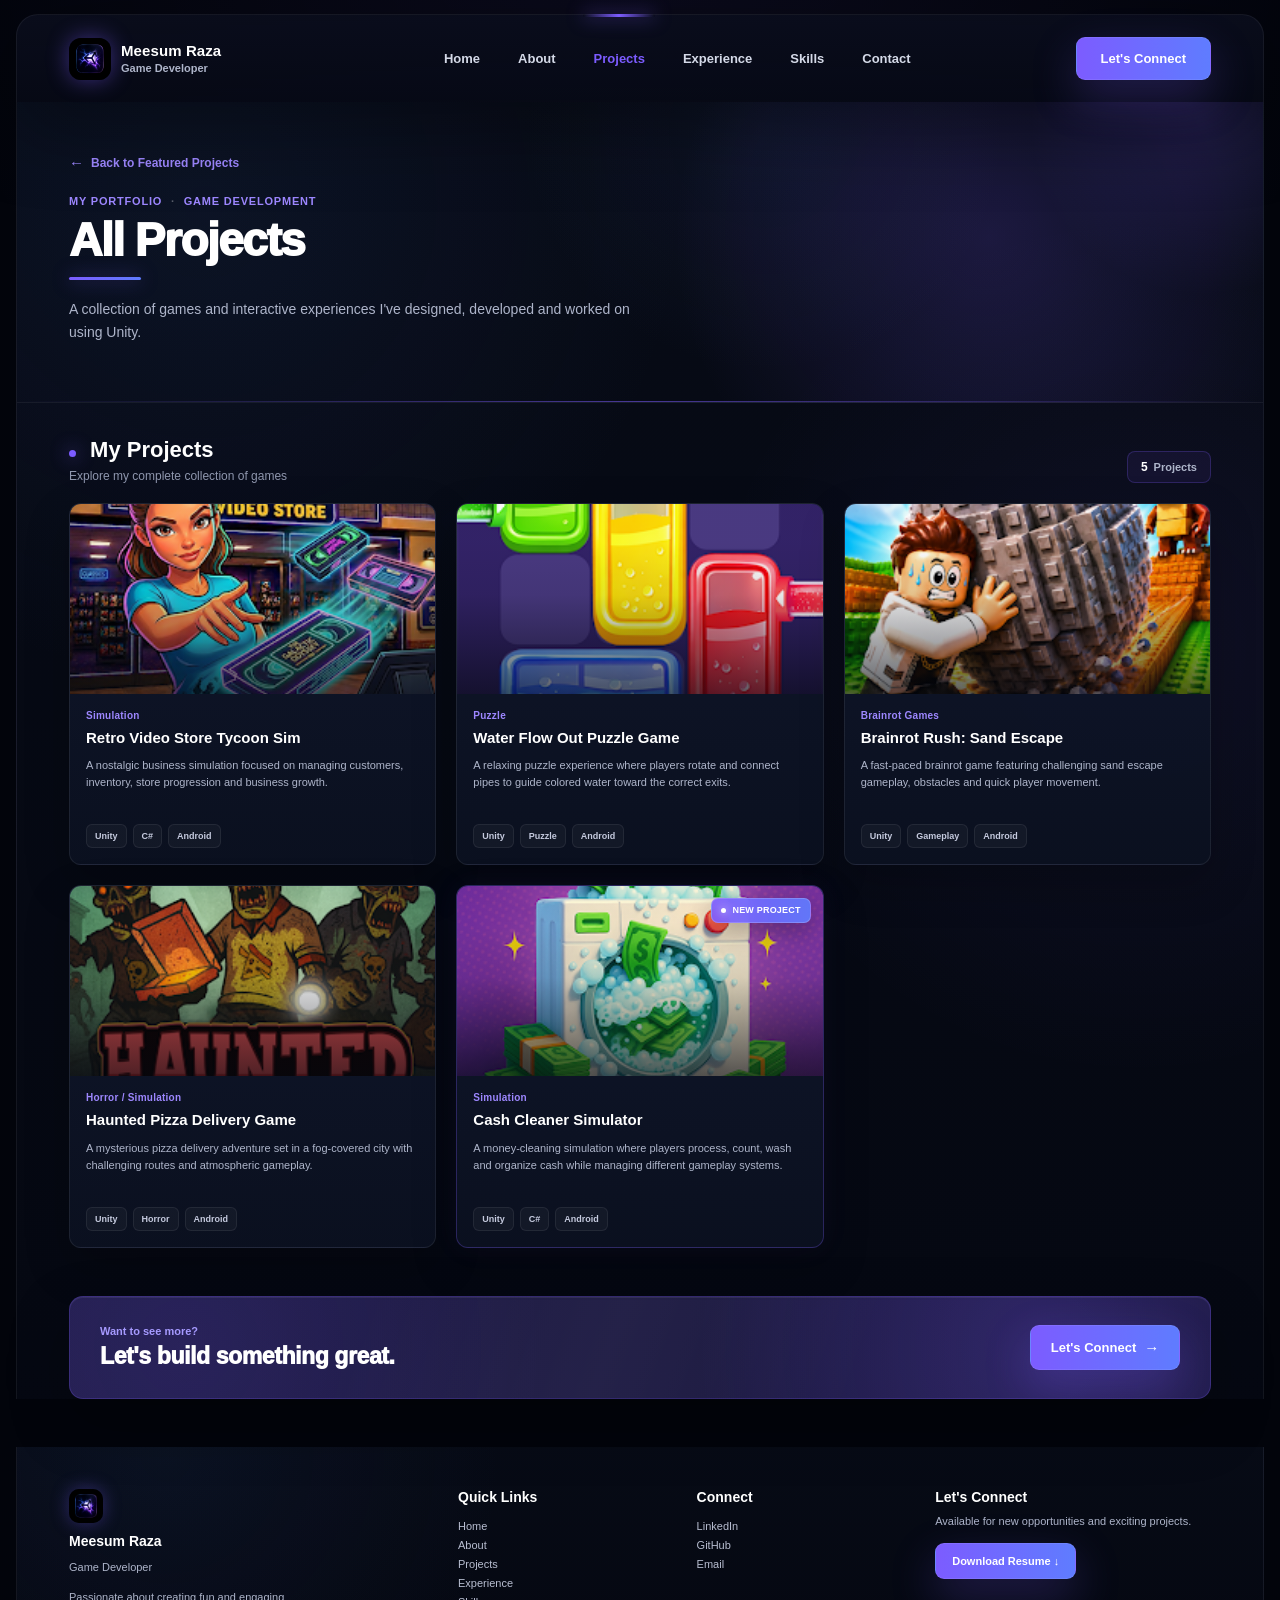
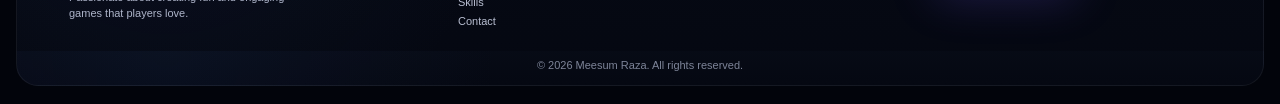
==== commit a0819a0b: "remove all yoitube buttons" ====
--- a/projects/index.html
+++ b/projects/index.html
@@ -949,12 +949,7 @@
             </a>
 
 
-            <a href="#">
-                YouTube
-            </a>
-
-
-            <a href="mailto:yourmail@example.com">
+            <a href="meesumrazabhatti@gmail.com">
                 Email
             </a>
 
